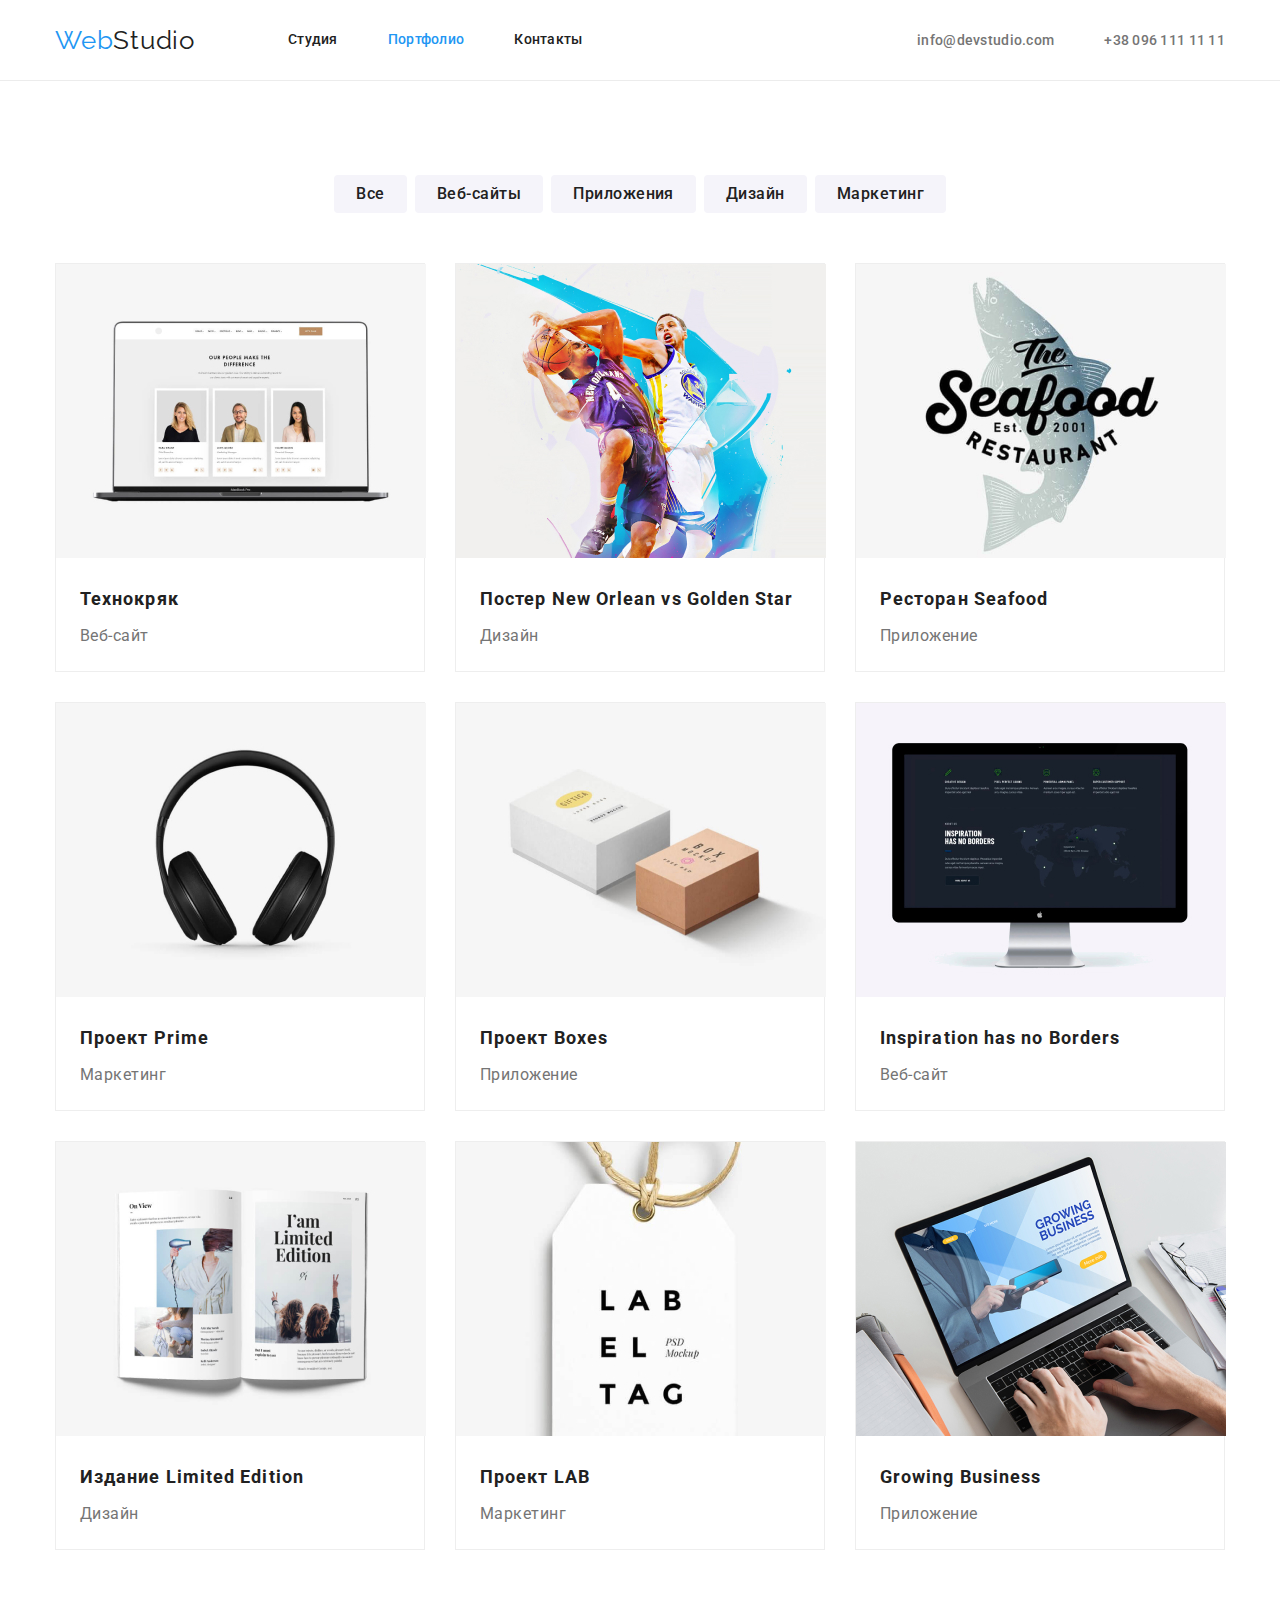
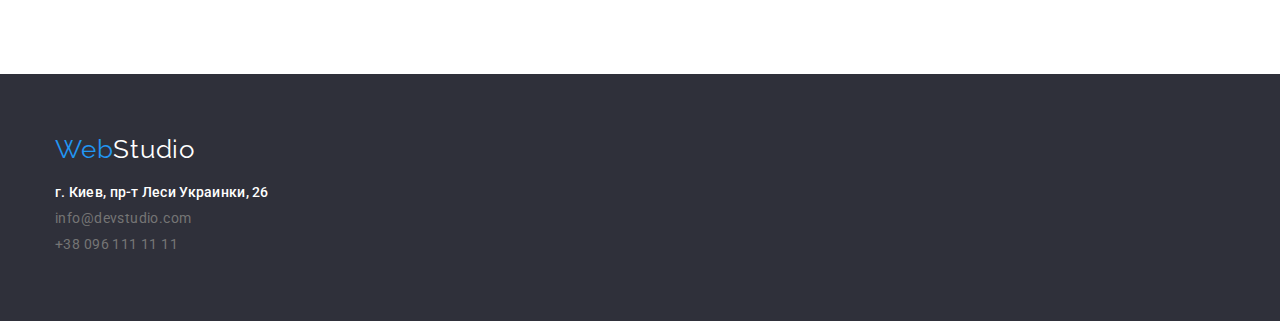
==== portfolio.html @ 8b7be115 "home work 3" ====
<!DOCTYPE html>
<html lang="ru">
  <head>
    <meta charset="UTF-8" />
    <meta name="viewport" content="width=device-width, initial-scale=1.0" />
    <title>Портфолио</title>
    <link
      href="https://fonts.googleapis.com/css2?family=Raleway:wght@700&family=Roboto:wght@400;500;700;900&display=swap"
      rel="stylesheet"
    />
    <link
      rel="stylesheet"
      href="https://cdnjs.cloudflare.com/ajax/libs/modern-normalize/1.0.0/modern-normalize.min.css"
    />
    <link rel="stylesheet" href="./css/styles.css" />
  </head>
  <body>
    <header class="header-page">
      <div class="container header">
        <nav class="navigation">
          <a class="logo" href="./index.html"><span class="web">Web</span>Studio</a>
          <ul class="list nav">
            <li class="link"><a href="./index.html" class="link-page">Студия</a></li>
            <li class="link"><a href="./portfolio.html" class="link-page current">Портфолио</a></li>
            <li class="link"><a href="#footer" class="link-page">Контакты</a></li>
          </ul>
        </nav>
        <ul class="list address">
          <li class="link"><a href="mailto:info@devstudio.com" class="link-contacts">info@devstudio.com</a></li>
          <li class="link"><a href="tel:380961111111" class="link-contacts">+38 096 111 11 11</a></li>
        </ul>
      </div>
    </header>
    <main>
      <section class="section">
        <div class="container portfolio">
          <h1 hidden>Категории</h1>
          <ul class="list portfolio">
            <li class="item-portfolio"><button class="button">Все</button></li>
            <li class="item-portfolio"><button class="button">Веб-сайты</button></li>
            <li class="item-portfolio"><button class="button">Приложения</button></li>
            <li class="item-portfolio"><button class="button">Дизайн</button></li>
            <li class="item-portfolio"><button class="button">Маркетинг</button></li>
          </ul>
          <ul class="list content">
            <li class="item-content">
              <img src="./images/portfolio1.jpg" alt="Технокряк" width="370" />
              <h2 class="company">Технокряк</h2>
              <p class="categories">Веб-сайт</p>
            </li>
            <li class="item-content">
              <img src="./images/portfolio2.jpg" alt="Постер New Orlean vs Golden Star" width="370" />
              <h2 class="company">Постер New Orlean vs Golden Star</h2>
              <p class="categories">Дизайн</p>
            </li>
            <li class="item-content">
              <img src="./images/portfolio3.jpg" alt="Ресторан Seafood" width="370" />
              <h2 class="company">Ресторан Seafood</h2>
              <p class="categories">Приложение</p>
            </li>
            <li class="item-content">
              <img src="./images/portfolio4.jpg" alt="Проект Prime" width="370" />
              <h2 class="company">Проект Prime</h2>
              <p class="categories">Маркетинг</p>
            </li>
            <li class="item-content">
              <img src="./images/portfolio5.jpg" alt="Проект Boxes" width="370" />
              <h2 class="company">Проект Boxes</h2>
              <p class="categories">Приложение</p>
            </li>
            <li class="item-content">
              <img src="./images/portfolio6.jpg" alt="Inspiration has no Borders" width="370" />
              <h2 class="company">Inspiration has no Borders</h2>
              <p class="categories">Веб-сайт</p>
            </li>
            <li class="item-content">
              <img src="./images/portfolio7.jpg" alt="Издание Limited Edition" width="370" />
              <h2 class="company">Издание Limited Edition</h2>
              <p class="categories">Дизайн</p>
            </li>
            <li class="item-content">
              <img src="./images/portfolio8.jpg" alt="Проект LAB" width="370" />
              <h2 class="company">Проект LAB</h2>
              <p class="categories">Маркетинг</p>
            </li>
            <li class="item-content">
              <img src="./images/portfolio9.jpg" alt="Growing Business" width="370" />
              <h2 class="company">Growing Business</h2>
              <p class="categories">Приложение</p>
            </li>
          </ul>
        </div>
      </section>
    </main>
    <footer class="footer-page" id="footer">
      <div class="container footer">
        <div class="logo-footer">
          <a class="logo down" href="./index.html"><span class="web">Web</span>Studio</a>
        </div>
        <address>
          <ul class="list">
            <li class="link-down">
              <a
                href="https://goo.gl/maps/tncFJS4bmtnmpcFF8"
                class="link-contacts address"
                target="_blank"
                rel="noopener noreferrer"
                >г. Киев, пр-т Леси Украинки, 26</a
              >
            </li>
            <li class="link-down">
              <a href="mailto:info@devstudio.com" class="link-contacts down">info@devstudio.com</a>
            </li>
            <li class="link-down"><a href="tel:380961111111" class="link-contacts down">+38 096 111 11 11</a></li>
          </ul>
        </address>
      </div>
    </footer>
  </body>
</html>
---- css/styles.css ----
:root {
  --primary-text-color: #212121;
  --secondary-text-color: #757575;
  --accent-color: #2196f3;
  --page-footer-color: #2f303a;
}
/* ВСЯ СТРАНИЦА */

body {
  background-color: #ffffff;
  color: var(--primary-text-color);
  font-family: Roboto, sans-serif;
  font-size: 14px;
  font-style: normal;

  margin-left: auto;
  margin-right: auto;
}
h1,
h2,
h3,
h4,
h5,
h6,
p {
  margin-top: 0;
  margin-bottom: 0;
}
/* img {
  display: block;
} */
.list {
  list-style: none;
  margin: 0;
  padding: 0;
}
.section {
  padding-top: 94px;
  padding-bottom: 94px;
}
.container {
  width: 1200px;
  padding-left: 15px;
  padding-right: 15px;
  margin-left: auto;
  margin-right: auto;
}
.heading {
  font-weight: 700;
  font-size: 36px;
  line-height: 1.16;
  text-align: center;
  letter-spacing: 0.03em;

  padding-bottom: 50px;
}
.list.features,
.list.heading,
.list.team,
.list.portfolio,
.list.content {
  display: flex;

  align-items: center;
}

/* ЛОГОТИП */

.logo {
  color: #212121;
  font-family: Raleway, sans-serif;
  font-size: 26px;
  line-height: 1.19;
  letter-spacing: 0.03em;
  text-decoration: none;
}
.web {
  color: #2196f3;
}
/* ШАПКА */
.link-page {
  font-weight: 500;
  font-size: 14px;
  line-height: 1.14;
  letter-spacing: 0.02em;
  color: var(--primary-text-color);
  text-decoration: none;

  display: block;
  padding-top: 32px;
  padding-bottom: 32px;
}
.list.nav {
  margin-left: 93px;
}

.link-page:hover,
.link-page:focus {
  color: var(--accent-color);
}
.link-page.current {
  color: var(--accent-color);
}
.link-contacts {
  font-weight: 500;
  line-height: 1.14;
  letter-spacing: 0.02em;
  color: var(--secondary-text-color);
  text-decoration: none;
}
.link-contacts:hover,
.link-contacts:focus {
  color: var(--accent-color);
}
.header-page {
  border-bottom: 1px solid #ececec;
}

/* ФУТЕР */

.footer-page {
  background-color: var(--page-footer-color);
}

.logo.down {
  color: #ffffff;
}
.container.footer {
  padding-top: 60px;
  padding-bottom: 60px;
}
.logo-footer {
  margin-bottom: 20px;
}
.link-contacts.down {
  font-weight: 400;
  line-height: 1.17;
  letter-spacing: 0.03em;
}
.link-down {
  margin-bottom: 9px;
  font-style: normal;
}
.link-contacts.address {
  color: #ffffff;
}
.link-contacts.address:hover,
.link-contacts.address:focus {
  color: var(--accent-color);
}

.list.nav {
  display: flex;
}
.list.address {
  display: flex;
}
.navigation {
  display: flex;
  align-items: center;
}
.container.header {
  display: flex;
  align-items: center;
  justify-content: space-between;
}
.list.nav .link + .link {
  margin-left: 50px;
}
.list.address .link + .link {
  margin-left: 50px;
}
/* HERO */

.section.hero {
  text-align: center;
  padding-bottom: 200px;
  padding-top: 200px;
  background-color: var(--page-footer-color);
}
.main {
  color: #fff;
  font-weight: 900;
  font-size: 44px;
  line-height: 1.36;
  text-align: center;
  letter-spacing: 0.06em;
  text-transform: uppercase;

  margin-bottom: 30px;
}
.link-hero {
  color: #ffffff;
  background-color: #2196f3;
  font-weight: 700;
  font-size: 16px;
  line-height: 1.85;
  letter-spacing: 0.06em;

  box-shadow: 0px 4px 4px rgba(0, 0, 0, 0.15);
  border-radius: 4px;
  border: none;
  text-decoration: none;

  padding: 11px 34px;
  display: inline-block;
  min-width: 200px;
}
/* ОСОБЕННОСТИ */

.features {
  font-weight: bold;
  font-size: 14px;
  line-height: 1.14;
  letter-spacing: 0.03em;
  text-transform: uppercase;

  margin-bottom: 10px;
}

.features-text {
  font-weight: 400;
  font-size: 14px;
  line-height: 1.74;
  letter-spacing: 0.03em;
  color: var(--secondary-text-color);
  text-transform: none;

  margin-top: 0;
  margin-bottom: 0;
}
.list.features {
  margin-left: -30px;
}
.item-features {
  margin-left: 30px;
  flex-basis: calc(100% / 4 - 30px);
}

/* ЧЕМ МЫ ЗАНИМАЕМСЯ */

.heading-text {
  font-weight: bold;
  font-size: 14px;
  line-height: 1.14;
  text-align: center;
  letter-spacing: 0.03em;
  text-transform: uppercase;
}

.list.heading {
  margin-left: -30px;
}
.item-heading {
  width: 370px;
  margin-left: 30px;
  flex-basis: calc(100% / 3 - 30px);
}
/* НАША КОМАНДА */

.section.team {
  background-color: #f5f4fa;
}
.name {
  font-weight: 500;
  font-size: 16px;
  line-height: 1.18;
  letter-spacing: 0.03em;

  margin-bottom: 10px;
}
.work {
  font-weight: 400;
  font-size: 16px;
  line-height: 1.18;
  letter-spacing: 0.03em;
  color: var(--secondary-text-color);

  margin-bottom: 16px;
}
.item-team img {
  padding-bottom: 30px;
}
.list.team {
  margin-left: -30px;
  text-align: center;
}
.item-team {
  box-shadow: 0px 1px 3px rgba(0, 0, 0, 0.12), 0px 1px 1px rgba(0, 0, 0, 0.14), 0px 2px 1px rgba(0, 0, 0, 0.2);
  border-radius: 0px 0px 4px 4px;

  margin-left: 30px;
  width: calc(100% / 4 - 30px);
}
/* ПОРТФОЛИО */

.button {
  color: var(--primary-text-color);
  background-color: #f5f4fa;
  font-weight: 500;
  font-size: 16px;
  line-height: 1.6;
  text-align: center;
  letter-spacing: 0.03em;
  border: none;
  border-radius: 4px;

  padding: 6px 22px;
  display: inline-block;
  min-width: 73px;
}
.button:hover,
.button:focus {
  background-color: var(--accent-color);
  color: #ffffff;
  box-shadow: 0px 3px 1px rgba(0, 0, 0, 0.1), 0px 1px 2px rgba(0, 0, 0, 0.08), 0px 2px 2px rgba(0, 0, 0, 0.12);
}

.list.portfolio {
  justify-content: center;
  margin-bottom: 50px;
}
.list.portfolio .item-portfolio + .item-portfolio {
  margin-left: 8px;
}

.item-content img {
  margin-bottom: 20px;
}
.list.content {
  flex-wrap: wrap;
}
.item-content {
  width: 370px;
  margin-right: 30px;
  margin-bottom: 30px;
  border: 1px solid #eeeeee;
}
.item-content:nth-child(3n + 3) {
  margin-right: 0;
}
.company {
  font-weight: 700;
  font-size: 18px;
  line-height: 2;
  letter-spacing: 0.06em;

  padding-left: 24px;
  margin-bottom: 4px;
}
.categories {
  color: var(--secondary-text-color);
  font-weight: normal;
  font-size: 16px;
  line-height: 1.87;
  letter-spacing: 0.03em;

  padding-left: 24px;
  padding-bottom: 20px;
}
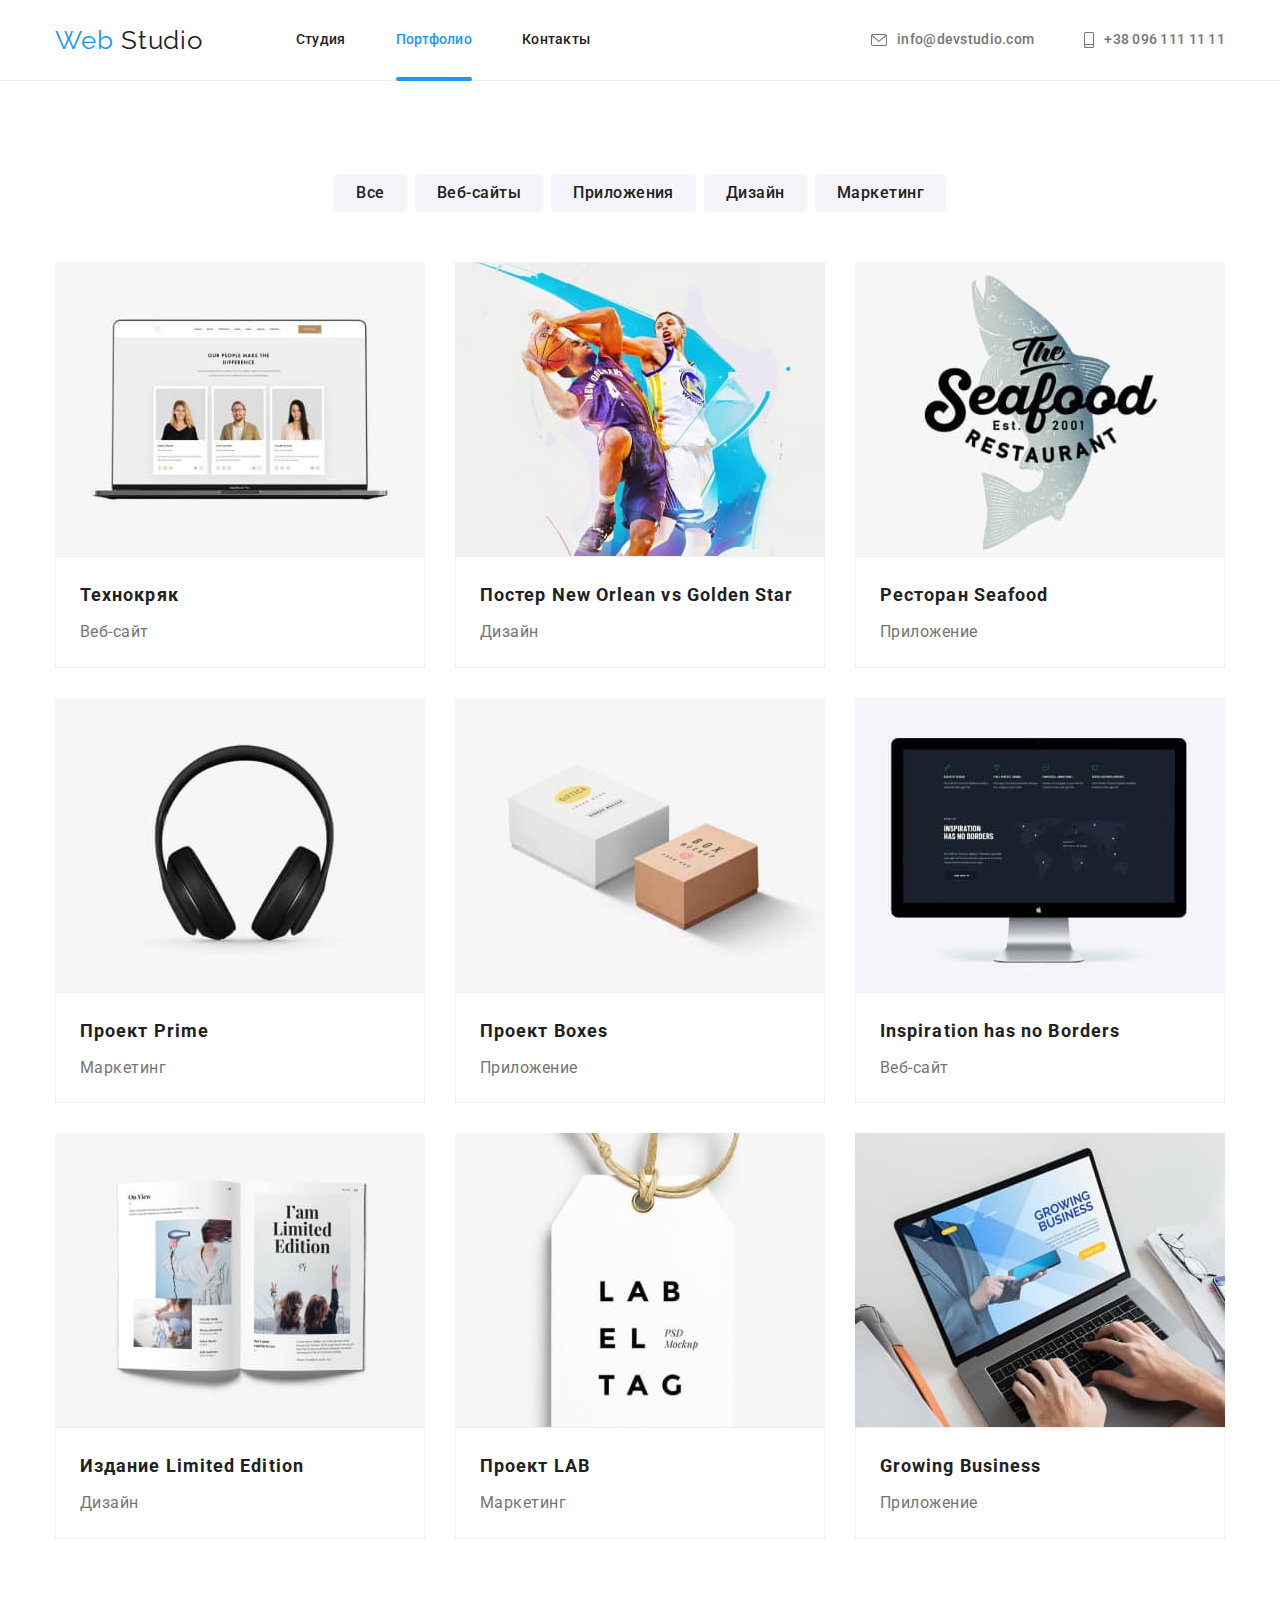
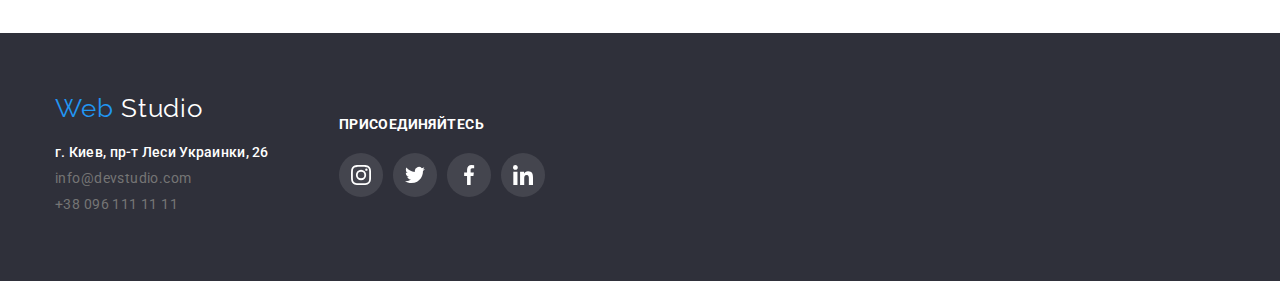
==== commit 6830bce8: "add modal" ====
--- a/portfolio.html
+++ b/portfolio.html
@@ -1,120 +1,234 @@
 <!DOCTYPE html>
 <html lang="ru">
-  <head>
-    <meta charset="UTF-8" />
-    <meta name="viewport" content="width=device-width, initial-scale=1.0" />
-    <title>Портфолио</title>
-    <link
-      href="https://fonts.googleapis.com/css2?family=Raleway:wght@700&family=Roboto:wght@400;500;700;900&display=swap"
-      rel="stylesheet"
-    />
-    <link
-      rel="stylesheet"
-      href="https://cdnjs.cloudflare.com/ajax/libs/modern-normalize/1.0.0/modern-normalize.min.css"
-    />
-    <link rel="stylesheet" href="./css/styles.css" />
-  </head>
-  <body>
-    <header class="header-page">
-      <div class="container header">
-        <nav class="navigation">
-          <a class="logo" href="./index.html"><span class="web">Web</span>Studio</a>
-          <ul class="list nav">
-            <li class="link"><a href="./index.html" class="link-page">Студия</a></li>
-            <li class="link"><a href="./portfolio.html" class="link-page current">Портфолио</a></li>
-            <li class="link"><a href="#footer" class="link-page">Контакты</a></li>
-          </ul>
-        </nav>
-        <ul class="list address">
-          <li class="link"><a href="mailto:info@devstudio.com" class="link-contacts">info@devstudio.com</a></li>
-          <li class="link"><a href="tel:380961111111" class="link-contacts">+38 096 111 11 11</a></li>
-        </ul>
-      </div>
-    </header>
-    <main>
-      <section class="section">
-        <div class="container portfolio">
-          <h1 hidden>Категории</h1>
-          <ul class="list portfolio">
-            <li class="item-portfolio"><button class="button">Все</button></li>
-            <li class="item-portfolio"><button class="button">Веб-сайты</button></li>
-            <li class="item-portfolio"><button class="button">Приложения</button></li>
-            <li class="item-portfolio"><button class="button">Дизайн</button></li>
-            <li class="item-portfolio"><button class="button">Маркетинг</button></li>
-          </ul>
-          <ul class="list content">
-            <li class="item-content">
-              <img src="./images/portfolio1.jpg" alt="Технокряк" width="370" />
-              <h2 class="company">Технокряк</h2>
-              <p class="categories">Веб-сайт</p>
-            </li>
-            <li class="item-content">
-              <img src="./images/portfolio2.jpg" alt="Постер New Orlean vs Golden Star" width="370" />
-              <h2 class="company">Постер New Orlean vs Golden Star</h2>
-              <p class="categories">Дизайн</p>
-            </li>
-            <li class="item-content">
-              <img src="./images/portfolio3.jpg" alt="Ресторан Seafood" width="370" />
-              <h2 class="company">Ресторан Seafood</h2>
-              <p class="categories">Приложение</p>
-            </li>
-            <li class="item-content">
-              <img src="./images/portfolio4.jpg" alt="Проект Prime" width="370" />
-              <h2 class="company">Проект Prime</h2>
-              <p class="categories">Маркетинг</p>
-            </li>
-            <li class="item-content">
-              <img src="./images/portfolio5.jpg" alt="Проект Boxes" width="370" />
-              <h2 class="company">Проект Boxes</h2>
-              <p class="categories">Приложение</p>
-            </li>
-            <li class="item-content">
-              <img src="./images/portfolio6.jpg" alt="Inspiration has no Borders" width="370" />
-              <h2 class="company">Inspiration has no Borders</h2>
-              <p class="categories">Веб-сайт</p>
-            </li>
-            <li class="item-content">
-              <img src="./images/portfolio7.jpg" alt="Издание Limited Edition" width="370" />
-              <h2 class="company">Издание Limited Edition</h2>
-              <p class="categories">Дизайн</p>
-            </li>
-            <li class="item-content">
-              <img src="./images/portfolio8.jpg" alt="Проект LAB" width="370" />
-              <h2 class="company">Проект LAB</h2>
-              <p class="categories">Маркетинг</p>
-            </li>
-            <li class="item-content">
-              <img src="./images/portfolio9.jpg" alt="Growing Business" width="370" />
-              <h2 class="company">Growing Business</h2>
-              <p class="categories">Приложение</p>
-            </li>
-          </ul>
-        </div>
-      </section>
-    </main>
-    <footer class="footer-page" id="footer">
-      <div class="container footer">
-        <div class="logo-footer">
-          <a class="logo down" href="./index.html"><span class="web">Web</span>Studio</a>
-        </div>
-        <address>
-          <ul class="list">
-            <li class="link-down">
-              <a
-                href="https://goo.gl/maps/tncFJS4bmtnmpcFF8"
-                class="link-contacts address"
-                target="_blank"
-                rel="noopener noreferrer"
-                >г. Киев, пр-т Леси Украинки, 26</a
-              >
-            </li>
-            <li class="link-down">
-              <a href="mailto:info@devstudio.com" class="link-contacts down">info@devstudio.com</a>
-            </li>
-            <li class="link-down"><a href="tel:380961111111" class="link-contacts down">+38 096 111 11 11</a></li>
-          </ul>
-        </address>
-      </div>
-    </footer>
-  </body>
+	<head>
+		<meta charset="UTF-8" />
+		<meta name="viewport" content="width=device-width, initial-scale=1.0" />
+		<title>Портфолио</title>
+		<link
+			href="https://fonts.googleapis.com/css2?family=Raleway:wght@700&family=Roboto:wght@400;500;700;900&display=swap"
+			rel="stylesheet"
+		/>
+		<link
+			rel="stylesheet"
+			href="https://cdnjs.cloudflare.com/ajax/libs/modern-normalize/1.0.0/modern-normalize.min.css"
+		/>
+		<link rel="stylesheet" href="./css/styles.css" />
+	</head>
+
+	<!-- ШАПКА -->
+
+	<body>
+		<header class="header-page">
+			<div class="container header">
+				<nav class="navigation">
+					<a class="logo" href="./index.html">
+						<span class="web">Web</span>
+						Studio
+					</a>
+					<ul class="list nav">
+						<li class="link"><a href="./index.html" class="link-page">Студия</a></li>
+						<li class="link"><a href="./portfolio.html" class="link-page current">Портфолио</a></li>
+						<li class="link"><a href="#footer" class="link-page">Контакты</a></li>
+					</ul>
+				</nav>
+				<ul class="list address up">
+					<li class="link">
+						<a href="mailto:info@devstudio.com" class="link-contacts up">
+							<svg class="icon-address" width="16px" height="12px">
+								<use href="./images/icon/sprite.svg#icon-mail"></use>
+							</svg>
+							info@devstudio.com
+						</a>
+					</li>
+					<li class="link">
+						<a href="tel:380961111111" class="link-contacts up">
+							<svg class="icon-address" width="10px" height="16px">
+								<use href="./images/icon/sprite.svg#icon-smartphone"></use>
+							</svg>
+							+38 096 111 11 11
+						</a>
+					</li>
+				</ul>
+			</div>
+		</header>
+
+		<!-- MAIN -->
+
+		<main>
+			<section class="section portfolio">
+				<div class="container portfolio">
+					<h1 hidden>Категории</h1>
+					<ul class="list portfolio">
+						<li class="item-portfolio"><button class="button">Все</button></li>
+						<li class="item-portfolio"><button class="button">Веб-сайты</button></li>
+						<li class="item-portfolio"><button class="button">Приложения</button></li>
+						<li class="item-portfolio"><button class="button">Дизайн</button></li>
+						<li class="item-portfolio"><button class="button">Маркетинг</button></li>
+					</ul>
+					<ul class="list content">
+						<li class="item-content">
+							<a href="" class="link-content">
+								<div class="position portfolio">
+									<img src="./images/portfolio1.jpg" alt="Технокряк" width="370" />
+									<div class="position-text">
+										<p>
+											Lorem ipsum dolor, sit amet consectetur adipisicing elit. Fuga officiis sunt dolorem, harum saepe
+											quibusdam doloribus, quis quia distinctio omnis quaerat expedita labore fugiat velit vitae non eos
+											obcaecati magnam. Lorem ipsum dolor, sit amet consectetur adipisicing elit. Error minima nemo quod
+											non rem ab iste? Ea voluptatem fugiat, atque, quia numquam magnam possimus quaerat qui itaque
+											earum minus neque? Lorem ipsum dolor sit amet consectetur adipisicing elit. Quam ducimus magnam
+											veritatis! Eaque natus, totam facere asperiores eius qui et temporibus, quae, quia quod nostrum
+											commodi ipsum quam necessitatibus quos. Lorem ipsum dolor, sit amet consectetur adipisicing elit.
+										</p>
+									</div>
+								</div>
+								<div class="text-content">
+									<h2 class="company">Технокряк</h2>
+									<p class="categories">Веб-сайт</p>
+								</div>
+							</a>
+						</li>
+						<li class="item-content">
+							<a href="" class="link-content">
+								<div><img src="./images/portfolio2.jpg" alt="Постер New Orlean vs Golden Star" width="370" /></div>
+								<div class="text-content">
+									<h2 class="company">Постер New Orlean vs Golden Star</h2>
+									<p class="categories">Дизайн</p>
+								</div>
+							</a>
+						</li>
+						<li class="item-content">
+							<a href="" class="link-content">
+								<div><img src="./images/portfolio3.jpg" alt="Ресторан Seafood" width="370" /></div>
+								<div class="text-content">
+									<h2 class="company">Ресторан Seafood</h2>
+									<p class="categories">Приложение</p>
+								</div>
+							</a>
+						</li>
+						<li class="item-content">
+							<a href="" class="link-content">
+								<div><img src="./images/portfolio4.jpg" alt="Проект Prime" width="370" /></div>
+								<div class="text-content">
+									<h2 class="company">Проект Prime</h2>
+									<p class="categories">Маркетинг</p>
+								</div>
+							</a>
+						</li>
+						<li class="item-content">
+							<a href="" class="link-content">
+								<div><img src="./images/portfolio5.jpg" alt="Проект Boxes" width="370" /></div>
+								<div class="text-content">
+									<h2 class="company">Проект Boxes</h2>
+									<p class="categories">Приложение</p>
+								</div>
+							</a>
+						</li>
+						<li class="item-content">
+							<a href="" class="link-content">
+								<div><img src="./images/portfolio6.jpg" alt="Inspiration has no Borders" width="370" /></div>
+								<div class="text-content">
+									<h2 class="company">Inspiration has no Borders</h2>
+									<p class="categories">Веб-сайт</p>
+								</div>
+							</a>
+						</li>
+						<li class="item-content">
+							<a href="" class="link-content">
+								<div><img src="./images/portfolio7.jpg" alt="Издание Limited Edition" width="370" /></div>
+								<div class="text-content">
+									<h2 class="company">Издание Limited Edition</h2>
+									<p class="categories">Дизайн</p>
+								</div>
+							</a>
+						</li>
+						<li class="item-content">
+							<a href="" class="link-content">
+								<div><img src="./images/portfolio8.jpg" alt="Проект LAB" width="370" /></div>
+								<div class="text-content">
+									<h2 class="company">Проект LAB</h2>
+									<p class="categories">Маркетинг</p>
+								</div>
+							</a>
+						</li>
+						<li class="item-content">
+							<a href="" class="link-content">
+								<div><img src="./images/portfolio9.jpg" alt="Growing Business" width="370" /></div>
+								<div class="text-content">
+									<h2 class="company">Growing Business</h2>
+									<p class="categories">Приложение</p>
+								</div>
+							</a>
+						</li>
+					</ul>
+				</div>
+			</section>
+		</main>
+
+		<!-- FOOTER -->
+
+		<footer class="footer-page" id="footer">
+			<div class="container footer">
+				<div class="address-footer">
+					<div class="logo-footer">
+						<a class="logo down" href="./index.html">
+							<span class="web">Web</span>
+							Studio
+						</a>
+					</div>
+					<address>
+						<ul class="list">
+							<li class="link-down">
+								<a
+									href="https://goo.gl/maps/tncFJS4bmtnmpcFF8"
+									class="link-contacts address"
+									target="_blank"
+									rel="noopener noreferrer"
+								>
+									г. Киев, пр-т Леси Украинки, 26
+								</a>
+							</li>
+							<li class="link-down">
+								<a href="mailto:info@devstudio.com" class="link-contacts down">info@devstudio.com</a>
+							</li>
+							<li class="link-down"><a href="tel:380961111111" class="link-contacts down">+38 096 111 11 11</a></li>
+						</ul>
+					</address>
+				</div>
+				<div class="social-footer">
+					<h2 class="features-head">Присоединяйтесь</h2>
+					<ul class="list social footer">
+						<li>
+							<a class="link-social footer" href="">
+								<svg class="icon-social" width="20px" height="20px">
+									<use href="./images/icon/sprite.svg#icon-instagram"></use>
+								</svg>
+							</a>
+						</li>
+						<li>
+							<a class="link-social footer" href="">
+								<svg class="icon-social" width="20px" height="20px">
+									<use href="./images/icon/sprite.svg#icon-twitter"></use>
+								</svg>
+							</a>
+						</li>
+						<li>
+							<a class="link-social footer" href="">
+								<svg class="icon-social" width="20px" height="20px">
+									<use href="./images/icon/sprite.svg#icon-facebook"></use>
+								</svg>
+							</a>
+						</li>
+						<li>
+							<a class="link-social footer" href="">
+								<svg class="icon-social" width="20px" height="20px">
+									<use href="./images/icon/sprite.svg#icon-linkedin"></use>
+								</svg>
+							</a>
+						</li>
+					</ul>
+				</div>
+			</div>
+		</footer>
+	</body>
 </html>
--- a/css/styles.css
+++ b/css/styles.css
@@ -1,20 +1,31 @@
 :root {
-  --primary-text-color: #212121;
-  --secondary-text-color: #757575;
-  --accent-color: #2196f3;
-  --page-footer-color: #2f303a;
-}
+	--primary-text-color: #212121;
+	--secondary-text-color: #757575;
+	--accent-color: #2196f3;
+	--page-footer-color: #2f303a;
+}
+
 /* ВСЯ СТРАНИЦА */
 
 body {
-  background-color: #ffffff;
-  color: var(--primary-text-color);
-  font-family: Roboto, sans-serif;
-  font-size: 14px;
-  font-style: normal;
-
-  margin-left: auto;
-  margin-right: auto;
+	background-color: #ffffff;
+	color: var(--primary-text-color);
+	font-family: Roboto, sans-serif;
+	font-size: 14px;
+	font-style: normal;
+
+	margin-left: auto;
+	margin-right: auto;
+
+	padding-top: 80px;
+
+	/* position: relative;
+	top: 0;
+	left: 0;
+	width: 100%;
+	height: 100%;
+	background-color: #111111;
+	opacity: 0.5; */
 }
 h1,
 h2,
@@ -23,338 +34,628 @@
 h5,
 h6,
 p {
-  margin-top: 0;
-  margin-bottom: 0;
-}
-/* img {
-  display: block;
-} */
+	margin-top: 0;
+	margin-bottom: 0;
+}
+
+img {
+	display: block;
+}
 .list {
-  list-style: none;
-  margin: 0;
-  padding: 0;
+	list-style: none;
+	margin: 0;
+	padding: 0;
 }
 .section {
-  padding-top: 94px;
-  padding-bottom: 94px;
+	padding-top: 94px;
+	padding-bottom: 94px;
 }
 .container {
-  width: 1200px;
-  padding-left: 15px;
-  padding-right: 15px;
-  margin-left: auto;
-  margin-right: auto;
+	width: 1200px;
+	padding-left: 15px;
+	padding-right: 15px;
+	margin-left: auto;
+	margin-right: auto;
 }
 .heading {
-  font-weight: 700;
-  font-size: 36px;
-  line-height: 1.16;
-  text-align: center;
-  letter-spacing: 0.03em;
-
-  padding-bottom: 50px;
+	font-weight: 700;
+	font-size: 36px;
+	line-height: 1.16;
+	text-align: center;
+	letter-spacing: 0.03em;
+
+	margin-bottom: 50px;
 }
 .list.features,
 .list.heading,
 .list.team,
 .list.portfolio,
-.list.content {
-  display: flex;
-
-  align-items: center;
+.list.content,
+.list.clients,
+.list.address.up {
+	display: flex;
+	align-items: center;
 }
 
 /* ЛОГОТИП */
 
 .logo {
-  color: #212121;
-  font-family: Raleway, sans-serif;
-  font-size: 26px;
-  line-height: 1.19;
-  letter-spacing: 0.03em;
-  text-decoration: none;
+	color: #212121;
+	font-family: Raleway, sans-serif;
+	font-size: 26px;
+	line-height: 1.19;
+	letter-spacing: 0.03em;
+	text-decoration: none;
 }
 .web {
-  color: #2196f3;
+	color: #2196f3;
 }
 /* ШАПКА */
+
 .link-page {
-  font-weight: 500;
-  font-size: 14px;
-  line-height: 1.14;
-  letter-spacing: 0.02em;
-  color: var(--primary-text-color);
-  text-decoration: none;
-
-  display: block;
-  padding-top: 32px;
-  padding-bottom: 32px;
+	font-weight: 500;
+	font-size: 14px;
+	line-height: 1.14;
+	letter-spacing: 0.02em;
+	color: var(--primary-text-color);
+	text-decoration: none;
+
+	display: block;
+	padding-top: 32px;
+	padding-bottom: 32px;
 }
 .list.nav {
-  margin-left: 93px;
-}
-
+	margin-left: 93px;
+}
 .link-page:hover,
 .link-page:focus {
-  color: var(--accent-color);
+	color: var(--accent-color);
 }
 .link-page.current {
-  color: var(--accent-color);
+	color: var(--accent-color);
 }
 .link-contacts {
-  font-weight: 500;
-  line-height: 1.14;
-  letter-spacing: 0.02em;
-  color: var(--secondary-text-color);
-  text-decoration: none;
+	font-weight: 500;
+	line-height: 1.14;
+	letter-spacing: 0.02em;
+	color: var(--secondary-text-color);
+	text-decoration: none;
 }
 .link-contacts:hover,
 .link-contacts:focus {
-  color: var(--accent-color);
+	color: var(--accent-color);
 }
 .header-page {
-  border-bottom: 1px solid #ececec;
+	border-bottom: 1px solid #ececec;
+	position: fixed;
+	width: 100%;
+	top: 0;
+	background-color: #fff;
+	z-index: 2;
+}
+
+/* ПОДСВЕТКА СТРАНИЦЫ ПОЛОСКОЙ */
+
+.link .link-page.current {
+	display: flex;
+	position: relative;
+}
+.link .link-page.current::after {
+	content: "";
+	position: absolute;
+	bottom: -1px;
+	width: 100%;
+	height: 4px;
+	background-color: var(--accent-color);
+	border-radius: 2px;
+}
+
+/* ИКОНКИ В ШАПКЕ */
+
+.link-contacts.up {
+	display: inline-flex;
+	align-items: center;
+
+	padding-top: 32px;
+	padding-bottom: 32px;
+
+	fill: var(--secondary-text-color);
+}
+.link-contacts.up:hover {
+	fill: var(--accent-color);
+}
+.icon-address {
+	margin-right: 10px;
+}
+
+/* MODALKA */
+.backdrop {
+	position: fixed;
+	top: 0;
+	left: 0;
+	height: 100%;
+	width: 100%;
+
+	opacity: 1;
+	background-color: rgba(209, 18, 18, 0.2);
+
+	z-index: 3;
+}
+.backdrop.is-hidden {
+	opacity: 0;
+	pointer-events: none;
+}
+.modal {
+	display: flex;
+	position: absolute;
+	top: 50%;
+	left: 50%;
+	transform: translate(-50%, -50%);
+
+	min-width: 528px;
+	min-height: 681px;
+	padding: 15px;
+	background: #ffffff;
+	box-shadow: 0px 1px 3px rgba(0, 0, 0, 0.12), 0px 1px 1px rgba(0, 0, 0, 0.14), 0px 2px 1px rgba(0, 0, 0, 0.2);
+	border-radius: 4px;
+}
+.button-close {
+	cursor: pointer;
+	width: 30px;
+	height: 30px;
+	fill: var(--secondary-text-color);
+	border-radius: 50%;
+
+	display: flex;
+	align-items: center;
+	justify-content: center;
+
+	position: absolute;
+	right: 8px;
+	top: 8px;
+	padding: 0px;
+	border: 1px solid rgba(0, 0, 0, 0.1);
+}
+.button-close:hover,
+.button-close:focus {
+	fill: var(--accent-color);
+}
+
+/* HERO */
+
+.section.hero {
+	text-align: center;
+	padding-bottom: 200px;
+	padding-top: 200px;
+
+	background-color: var(--page-footer-color);
+	background-image: linear-gradient(to right, rgba(47, 48, 58, 0.4), rgba(47, 48, 58, 0.4)),
+		url(../images/background.jpg);
+	background-repeat: no-repeat;
+	background-position: center;
+	background-size: cover;
+}
+.main {
+	color: #fff;
+	font-weight: 900;
+	font-size: 44px;
+	line-height: 1.36;
+	text-align: center;
+	letter-spacing: 0.06em;
+	text-transform: uppercase;
+
+	margin-bottom: 30px;
+}
+.button-hero {
+	cursor: pointer;
+	color: #ffffff;
+	background-color: #2196f3;
+	font-weight: 700;
+	font-size: 16px;
+	line-height: 1.85;
+	letter-spacing: 0.06em;
+
+	box-shadow: 0px 4px 4px rgba(0, 0, 0, 0.15);
+	border-radius: 4px;
+	border: none;
+	text-decoration: none;
+
+	padding: 11px 34px;
+	display: inline-block;
+	min-width: 200px;
+}
+
+/* ОСОБЕННОСТИ */
+
+.features-head {
+	font-weight: bold;
+	font-size: 14px;
+	line-height: 1.14;
+	letter-spacing: 0.03em;
+	text-transform: uppercase;
+
+	margin-bottom: 10px;
+}
+.features-text {
+	font-weight: 400;
+	font-size: 14px;
+	line-height: 1.74;
+	letter-spacing: 0.03em;
+	color: var(--secondary-text-color);
+	text-transform: none;
+
+	margin-top: 0;
+	margin-bottom: 0;
+}
+.list.features {
+	margin-left: -30px;
+}
+.item-features {
+	margin-left: 30px;
+	flex-basis: calc(100% / 4 - 30px);
+}
+
+/* ПСЕВДОЭЛЕМЕНТЫ */
+
+.item-features::before {
+	content: "";
+	height: 120px;
+	display: block;
+	margin-bottom: 30px;
+
+	background-color: #f5f4fa;
+	background-repeat: no-repeat;
+	background-position: center;
+
+	background-image: url(../images/icon/Vector.svg);
+}
+.item-features:nth-child(2)::before {
+	background-image: url(../images/icon/clock\ .svg);
+}
+.item-features:nth-child(3)::before {
+	background-image: url(../images/icon/Vector\ 3.svg);
+}
+.item-features:nth-child(4)::before {
+	background-image: url(../images/icon/astronaut\ .svg);
+}
+
+/* ЧЕМ МЫ ЗАНИМАЕМСЯ */
+
+.section.features {
+	padding-bottom: 0px;
+}
+.heading-text {
+	color: #fff;
+	font-weight: bold;
+	font-size: 14px;
+	line-height: 1.14;
+	text-align: center;
+	letter-spacing: 0.03em;
+	text-transform: uppercase;
+
+	position: absolute;
+	bottom: 27px;
+	left: 50%;
+	width: 100%;
+
+	transform: translate(-50%);
+}
+
+.list.heading {
+	margin-left: -30px;
+	margin-bottom: 0;
+}
+.item-heading {
+	width: 370px;
+	margin-left: 30px;
+	flex-basis: calc(100% / 3 - 30px);
+
+	/* position: relative;
+	display: flex; */
+	/* justify-content: center; */
+}
+.position.heading::before {
+	display: inline-block;
+	position: absolute;
+	content: "";
+	width: 370px;
+	height: 70px;
+	background-color: #111111;
+	opacity: 0.5;
+	bottom: 0;
+	left: 0;
+}
+.position.heading {
+	margin: 0;
+}
+
+/* НАША КОМАНДА */
+
+.section.team {
+	background-color: #f5f4fa;
+}
+.name {
+	font-weight: 500;
+	font-size: 16px;
+	line-height: 1.18;
+	letter-spacing: 0.03em;
+
+	margin-bottom: 10px;
+}
+.work {
+	font-weight: 400;
+	font-size: 16px;
+	line-height: 1.18;
+	letter-spacing: 0.03em;
+	color: var(--secondary-text-color);
+}
+.work-div {
+	padding-top: 30px;
+	padding-bottom: 30px;
+}
+.list.team {
+	margin-right: -30px;
+	text-align: center;
+}
+.item-team {
+	box-shadow: 0px 1px 3px rgba(0, 0, 0, 0.12), 0px 1px 1px rgba(0, 0, 0, 0.14), 0px 2px 1px rgba(0, 0, 0, 0.2);
+	border-radius: 0px 0px 4px 4px;
+
+	margin-right: 30px;
+	width: calc(100% / 4 - 30px);
+}
+.item-team:nth-child(4n) {
+	margin-right: 0;
+}
+
+/* CСЫЛКИ НА СОЦ СЕТИ */
+
+.list.social {
+	display: flex;
+	justify-content: center;
+	margin-top: 16px;
+}
+.list.social li {
+	width: 44px;
+	height: 44px;
+}
+.list.social li + li {
+	margin-left: 10px;
+}
+.link-social {
+	display: flex;
+	width: 44px;
+	height: 44px;
+	border-radius: 50%;
+	justify-content: center;
+	align-items: center;
+	fill: #afb1b8;
+}
+.link-social:hover {
+	background-color: var(--accent-color);
+	fill: #fff;
+}
+
+/* ПОРТФОЛИО */
+
+.button {
+	color: var(--primary-text-color);
+	background-color: #f5f4fa;
+	font-weight: 500;
+	font-size: 16px;
+	line-height: 1.6;
+	text-align: center;
+	letter-spacing: 0.03em;
+	border: none;
+	border-radius: 4px;
+
+	padding: 6px 22px;
+	display: inline-block;
+	min-width: 73px;
+}
+.button:hover,
+.button:focus {
+	background-color: var(--accent-color);
+	color: #ffffff;
+	box-shadow: 0px 3px 1px rgba(0, 0, 0, 0.1), 0px 1px 2px rgba(0, 0, 0, 0.08), 0px 2px 2px rgba(0, 0, 0, 0.12);
+}
+.list.portfolio {
+	justify-content: center;
+	margin-bottom: 50px;
+}
+.list.portfolio .item-portfolio + .item-portfolio {
+	margin-left: 8px;
+}
+.item-content img {
+	width: 370px;
+	text-align: center;
+}
+.list.content {
+	flex-wrap: wrap;
+	margin-right: -30px;
+}
+.item-content {
+	width: calc(100% / 3 - 30px);
+	margin-right: 30px;
+
+	margin-bottom: 30px;
+}
+.text-content {
+	border: 1px solid #eeeeee;
+	padding: 20px 24px;
+}
+.item-content:nth-child(3n) {
+	margin-right: 0;
+}
+.item-content:nth-last-child(-n + 3) {
+	margin-bottom: 0;
+}
+.company {
+	color: var(--primary-text-color);
+	font-weight: 700;
+	font-size: 18px;
+	line-height: 2;
+	letter-spacing: 0.06em;
+
+	margin-bottom: 4px;
+}
+.categories {
+	color: var(--secondary-text-color);
+	font-weight: normal;
+	font-size: 16px;
+	line-height: 1.87;
+	letter-spacing: 0.03em;
+}
+.link-content {
+	text-decoration: none;
+}
+.item-content:hover,
+.item-content:focus {
+	box-shadow: 0px 1px 1px rgba(0, 0, 0, 0.12), 0px 4px 4px rgba(0, 0, 0, 0.06), 1px 4px 6px rgba(0, 0, 0, 0.16);
+}
+
+/*  ПОЗИЦИОНИРОВАНИЕ */
+
+.position {
+	position: relative;
+	overflow: auto;
+}
+.position-text {
+	color: #fff;
+	font-weight: 400;
+	font-size: 18px;
+	line-height: 1.55;
+	letter-spacing: 0.03em;
+	font-style: none;
+
+	position: absolute;
+	top: 63px;
+	left: 24px;
+	right: 24px;
+	opacity: 0;
+}
+
+.item-content:hover .position-text {
+	opacity: 1;
+}
+
+.item-content:hover .position.portfolio::before {
+	content: "";
+	display: inline-block;
+	position: absolute;
+	width: 100%;
+	height: 100%;
+	background-color: rgba(33, 150, 243, 0.9);
+}
+/* SCROLL BACKGROUND */
+
+.position.portfolio {
+	background-color: rgba(33, 150, 243, 0.9);
+	background-attachment: scroll;
+}
+
+/* ПОСТОЯННЫЕ КЛИЕНТЫ */
+
+.list.clients {
+	align-items: center;
+	justify-content: center;
+}
+
+.link-clients {
+	display: flex;
+	align-items: center;
+	justify-content: center;
+
+	width: 170px;
+	height: 90px;
+
+	fill: #afb1b8;
+
+	border: 1px solid #afb1b8;
+	box-sizing: border-box;
+	border-radius: 4px;
+}
+.link-clients:hover {
+	fill: var(--accent-color);
+	border-color: var(--accent-color);
+}
+/* .item-clients {
+  width: calc(100% - 30px / 6);
+} */
+.item-clients:not(:last-child) {
+	margin-right: 30px;
 }
 
 /* ФУТЕР */
 
 .footer-page {
-  background-color: var(--page-footer-color);
-}
-
+	background-color: var(--page-footer-color);
+}
 .logo.down {
-  color: #ffffff;
+	color: #ffffff;
 }
 .container.footer {
-  padding-top: 60px;
-  padding-bottom: 60px;
+	padding-top: 60px;
+	padding-bottom: 60px;
 }
 .logo-footer {
-  margin-bottom: 20px;
+	margin-bottom: 20px;
 }
 .link-contacts.down {
-  font-weight: 400;
-  line-height: 1.17;
-  letter-spacing: 0.03em;
+	font-weight: 400;
+	line-height: 1.17;
+	letter-spacing: 0.03em;
 }
 .link-down {
-  margin-bottom: 9px;
-  font-style: normal;
+	margin-bottom: 9px;
+	font-style: normal;
 }
 .link-contacts.address {
-  color: #ffffff;
+	color: #ffffff;
 }
 .link-contacts.address:hover,
 .link-contacts.address:focus {
-  color: var(--accent-color);
-}
-
-.list.nav {
-  display: flex;
-}
-.list.address {
-  display: flex;
-}
+	color: var(--accent-color);
+}
+.list.nav,
+.list.address,
 .navigation {
-  display: flex;
-  align-items: center;
+	display: flex;
+	align-items: center;
 }
 .container.header {
-  display: flex;
-  align-items: center;
-  justify-content: space-between;
+	display: flex;
+	align-items: center;
+	justify-content: space-between;
 }
 .list.nav .link + .link {
-  margin-left: 50px;
+	margin-left: 50px;
 }
 .list.address .link + .link {
-  margin-left: 50px;
-}
-/* HERO */
-
-.section.hero {
-  text-align: center;
-  padding-bottom: 200px;
-  padding-top: 200px;
-  background-color: var(--page-footer-color);
-}
-.main {
-  color: #fff;
-  font-weight: 900;
-  font-size: 44px;
-  line-height: 1.36;
-  text-align: center;
-  letter-spacing: 0.06em;
-  text-transform: uppercase;
-
-  margin-bottom: 30px;
-}
-.link-hero {
-  color: #ffffff;
-  background-color: #2196f3;
-  font-weight: 700;
-  font-size: 16px;
-  line-height: 1.85;
-  letter-spacing: 0.06em;
-
-  box-shadow: 0px 4px 4px rgba(0, 0, 0, 0.15);
-  border-radius: 4px;
-  border: none;
-  text-decoration: none;
-
-  padding: 11px 34px;
-  display: inline-block;
-  min-width: 200px;
-}
-/* ОСОБЕННОСТИ */
-
-.features {
-  font-weight: bold;
-  font-size: 14px;
-  line-height: 1.14;
-  letter-spacing: 0.03em;
-  text-transform: uppercase;
-
-  margin-bottom: 10px;
-}
-
-.features-text {
-  font-weight: 400;
-  font-size: 14px;
-  line-height: 1.74;
-  letter-spacing: 0.03em;
-  color: var(--secondary-text-color);
-  text-transform: none;
-
-  margin-top: 0;
-  margin-bottom: 0;
-}
-.list.features {
-  margin-left: -30px;
-}
-.item-features {
-  margin-left: 30px;
-  flex-basis: calc(100% / 4 - 30px);
-}
-
-/* ЧЕМ МЫ ЗАНИМАЕМСЯ */
-
-.heading-text {
-  font-weight: bold;
-  font-size: 14px;
-  line-height: 1.14;
-  text-align: center;
-  letter-spacing: 0.03em;
-  text-transform: uppercase;
-}
-
-.list.heading {
-  margin-left: -30px;
-}
-.item-heading {
-  width: 370px;
-  margin-left: 30px;
-  flex-basis: calc(100% / 3 - 30px);
-}
-/* НАША КОМАНДА */
-
-.section.team {
-  background-color: #f5f4fa;
-}
-.name {
-  font-weight: 500;
-  font-size: 16px;
-  line-height: 1.18;
-  letter-spacing: 0.03em;
-
-  margin-bottom: 10px;
-}
-.work {
-  font-weight: 400;
-  font-size: 16px;
-  line-height: 1.18;
-  letter-spacing: 0.03em;
-  color: var(--secondary-text-color);
-
-  margin-bottom: 16px;
-}
-.item-team img {
-  padding-bottom: 30px;
-}
-.list.team {
-  margin-left: -30px;
-  text-align: center;
-}
-.item-team {
-  box-shadow: 0px 1px 3px rgba(0, 0, 0, 0.12), 0px 1px 1px rgba(0, 0, 0, 0.14), 0px 2px 1px rgba(0, 0, 0, 0.2);
-  border-radius: 0px 0px 4px 4px;
-
-  margin-left: 30px;
-  width: calc(100% / 4 - 30px);
-}
-/* ПОРТФОЛИО */
-
-.button {
-  color: var(--primary-text-color);
-  background-color: #f5f4fa;
-  font-weight: 500;
-  font-size: 16px;
-  line-height: 1.6;
-  text-align: center;
-  letter-spacing: 0.03em;
-  border: none;
-  border-radius: 4px;
-
-  padding: 6px 22px;
-  display: inline-block;
-  min-width: 73px;
-}
-.button:hover,
-.button:focus {
-  background-color: var(--accent-color);
-  color: #ffffff;
-  box-shadow: 0px 3px 1px rgba(0, 0, 0, 0.1), 0px 1px 2px rgba(0, 0, 0, 0.08), 0px 2px 2px rgba(0, 0, 0, 0.12);
-}
-
-.list.portfolio {
-  justify-content: center;
-  margin-bottom: 50px;
-}
-.list.portfolio .item-portfolio + .item-portfolio {
-  margin-left: 8px;
-}
-
-.item-content img {
-  margin-bottom: 20px;
-}
-.list.content {
-  flex-wrap: wrap;
-}
-.item-content {
-  width: 370px;
-  margin-right: 30px;
-  margin-bottom: 30px;
-  border: 1px solid #eeeeee;
-}
-.item-content:nth-child(3n + 3) {
-  margin-right: 0;
-}
-.company {
-  font-weight: 700;
-  font-size: 18px;
-  line-height: 2;
-  letter-spacing: 0.06em;
-
-  padding-left: 24px;
-  margin-bottom: 4px;
-}
-.categories {
-  color: var(--secondary-text-color);
-  font-weight: normal;
-  font-size: 16px;
-  line-height: 1.87;
-  letter-spacing: 0.03em;
-
-  padding-left: 24px;
-  padding-bottom: 20px;
-}
+	margin-left: 50px;
+}
+
+/* ФУТЕР ФЛЕКС */
+
+.container.footer {
+	display: flex;
+	align-items: center;
+	justify-content: start;
+}
+.social-footer {
+	margin-left: 70px;
+}
+.social-footer h2 {
+	color: #fff;
+	margin-bottom: 20px;
+}
+.list.social.footer {
+	margin-top: 0;
+}
+.link-social.footer {
+	fill: #fff;
+	background-color: rgba(255, 255, 255, 0.1);
+}
+.link-social.footer:hover {
+	background-color: var(--accent-color);
+}
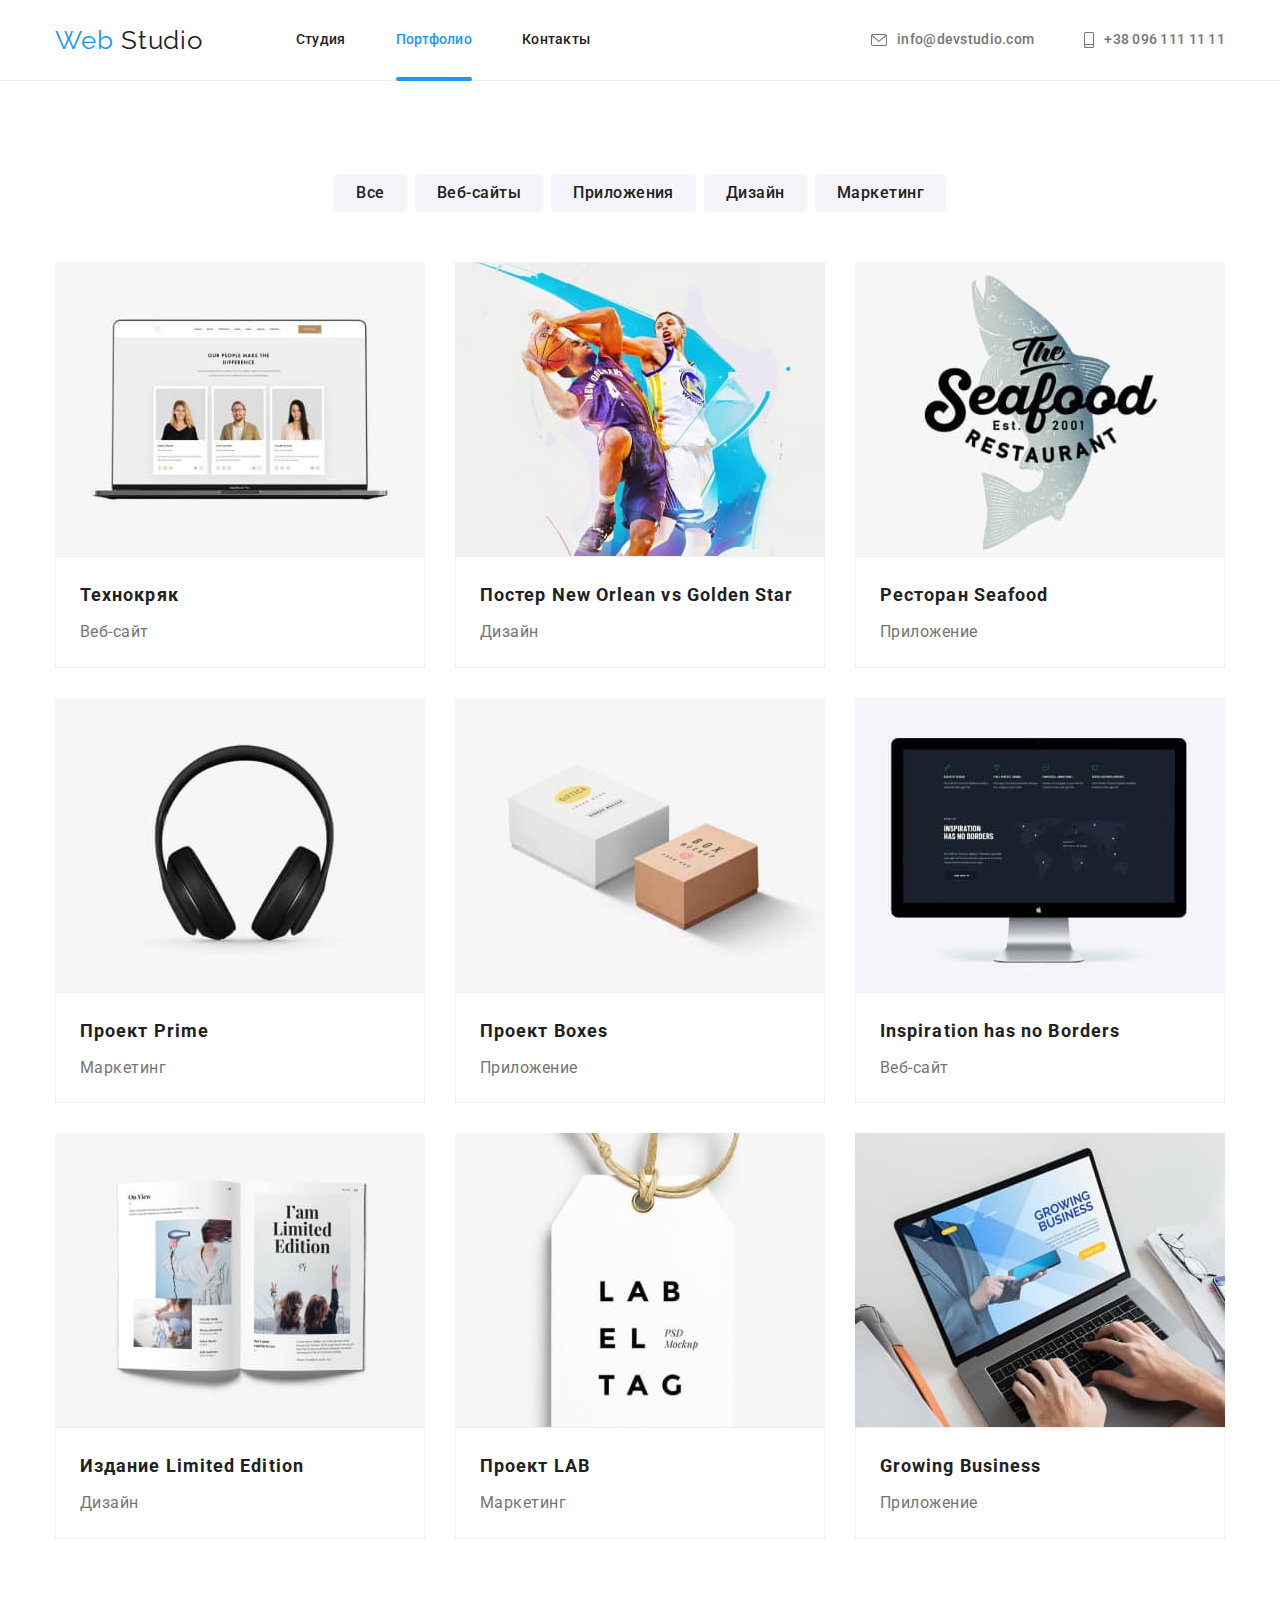
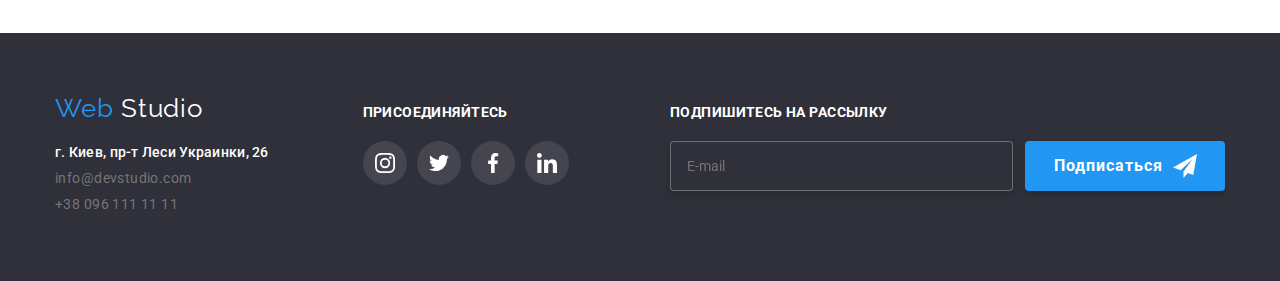
==== commit bd967f0b: "fff" ====
--- a/portfolio.html
+++ b/portfolio.html
@@ -12,7 +12,7 @@
 			rel="stylesheet"
 			href="https://cdnjs.cloudflare.com/ajax/libs/modern-normalize/1.0.0/modern-normalize.min.css"
 		/>
-		<link rel="stylesheet" href="./css/styles.css" />
+		<link rel="stylesheet" href="./css/portfolio.min.css" />
 	</head>
 
 	<!-- ШАПКА -->
@@ -70,15 +70,14 @@
 							<a href="" class="link-content">
 								<div class="position portfolio">
 									<img src="./images/portfolio1.jpg" alt="Технокряк" width="370" />
-									<div class="position-text">
-										<p>
+									<div class="position-container">
+										<p class="position-text">
 											Lorem ipsum dolor, sit amet consectetur adipisicing elit. Fuga officiis sunt dolorem, harum saepe
 											quibusdam doloribus, quis quia distinctio omnis quaerat expedita labore fugiat velit vitae non eos
 											obcaecati magnam. Lorem ipsum dolor, sit amet consectetur adipisicing elit. Error minima nemo quod
-											non rem ab iste? Ea voluptatem fugiat, atque, quia numquam magnam possimus quaerat qui itaque
-											earum minus neque? Lorem ipsum dolor sit amet consectetur adipisicing elit. Quam ducimus magnam
-											veritatis! Eaque natus, totam facere asperiores eius qui et temporibus, quae, quia quod nostrum
-											commodi ipsum quam necessitatibus quos. Lorem ipsum dolor, sit amet consectetur adipisicing elit.
+											non rem ab iste? Lorem ipsum dolor sit amet consectetur adipisicing elit. Repellat corporis
+											perspiciatis laborum ipsa nobis modi a accusamus, aliquid saepe maxime minima quia provident
+											atque, cum vel corrupti commodi sed necessitatibus!
 										</p>
 									</div>
 								</div>
@@ -90,7 +89,19 @@
 						</li>
 						<li class="item-content">
 							<a href="" class="link-content">
-								<div><img src="./images/portfolio2.jpg" alt="Постер New Orlean vs Golden Star" width="370" /></div>
+								<div class="position portfolio">
+									<img src="./images/portfolio2.jpg" alt="Постер New Orlean vs Golden Star" width="370" />
+									<div class="position-container">
+										<p class="position-text">
+											Lorem ipsum dolor, sit amet consectetur adipisicing elit. Fuga officiis sunt dolorem, harum saepe
+											quibusdam doloribus, quis quia distinctio omnis quaerat expedita labore fugiat velit vitae non eos
+											obcaecati magnam. Lorem ipsum dolor, sit amet consectetur adipisicing elit. Error minima nemo quod
+											non rem ab iste? Lorem ipsum dolor sit amet consectetur adipisicing elit. Repellat corporis
+											perspiciatis laborum ipsa nobis modi a accusamus, aliquid saepe maxime minima quia provident
+											atque, cum vel corrupti commodi sed necessitatibus!
+										</p>
+									</div>
+								</div>
 								<div class="text-content">
 									<h2 class="company">Постер New Orlean vs Golden Star</h2>
 									<p class="categories">Дизайн</p>
@@ -169,7 +180,7 @@
 
 		<footer class="footer-page" id="footer">
 			<div class="container footer">
-				<div class="address-footer">
+				<div class="footer-box">
 					<div class="logo-footer">
 						<a class="logo down" href="./index.html">
 							<span class="web">Web</span>
@@ -195,7 +206,7 @@
 						</ul>
 					</address>
 				</div>
-				<div class="social-footer">
+				<div class="footer-box">
 					<h2 class="features-head">Присоединяйтесь</h2>
 					<ul class="list social footer">
 						<li>
@@ -228,6 +239,21 @@
 						</li>
 					</ul>
 				</div>
+				<!-- <div class="aline-footer send"> -->
+
+				<div class="footer-box">
+					<b class="features-head">Подпишитесь на рассылку</b>
+					<form class="footer-form">
+						<input class="mail-footer" type="email" name="mail" placeholder="E-mail" />
+
+						<button class="button-footer" type="submit">
+							Подписаться<svg class="icon-footer" width="24px" height="24px">
+								<use href="./images/icon-2/sprite.svg#icon-send"></use>
+							</svg>
+						</button>
+					</form>
+				</div>
+				<!-- </div> -->
 			</div>
 		</footer>
 	</body>
--- a/css/portfolio.min.css
+++ b/css/portfolio.min.css
@@ -0,0 +1,2 @@
+body{background-color:#ffffff;color:#212121;font-family:Roboto, sans-serif;font-size:14px;font-style:normal;margin-left:auto;margin-right:auto;padding-top:80px}h1,h2,h3,h4,h5,h6,p{margin-top:0;margin-bottom:0}img{display:block}.list{list-style:none;margin:0;padding:0}.section{padding-top:94px;padding-bottom:94px}.container{width:1200px;padding-left:15px;padding-right:15px;margin-left:auto;margin-right:auto}.heading{font-weight:700;font-size:36px;line-height:1.16;text-align:center;letter-spacing:0.03em;margin-bottom:50px}.list.features,.list.heading,.list.team,.list.portfolio,.list.content,.list.clients,.list.address.up{display:flex;align-items:center}.main{color:#fff;font-weight:900;font-size:44px;line-height:1.36;text-align:center;letter-spacing:0.06em;text-transform:uppercase;margin-bottom:30px}.logo{color:#212121;font-family:Raleway, sans-serif;font-size:26px;line-height:1.19;letter-spacing:0.03em;text-decoration:none}.web{color:#2196f3}.logo-footer{margin-bottom:20px}.header-page{border-bottom:1px solid #ececec;position:fixed;width:100%;top:0;background-color:#fff;z-index:2}.container.header{display:flex;align-items:center;justify-content:space-between}.link-page{font-weight:500;font-size:14px;line-height:1.14;letter-spacing:0.02em;color:#212121;text-decoration:none;display:block;padding-top:32px;padding-bottom:32px;transition:color 250ms cubic-bezier(0.4, 0, 0.2, 1)}.link .link-page.current{display:flex;position:relative}.link .link-page.current::before{content:"";position:absolute;bottom:-1px;width:100%;height:4px;background-color:#2196f3;border-radius:2px}.link-page:hover,.link-page:focus{color:#2196f3}.link-page.current{color:#2196f3}.list.nav{margin-left:93px}.list.nav .link+.link{margin-left:50px}.list.address .link+.link{margin-left:50px}.link-contacts{font-weight:500;line-height:1.14;letter-spacing:0.02em;color:#757575;text-decoration:none;transition:color 250ms cubic-bezier(0.4, 0, 0.2, 1)}.link-contacts:hover,.link-contacts:focus{color:#2196f3}.link-contacts.up{display:inline-flex;align-items:center;padding-top:32px;padding-bottom:32px;fill:#757575}.link-contacts.up:hover,.link-contacts.up:focus{fill:#2196f3}.icon-address{margin-right:10px;transition:fill 250ms cubic-bezier(0.4, 0, 0.2, 1)}.button{color:#212121;background-color:#f5f4fa;font-weight:500;font-size:16px;line-height:1.6;text-align:center;letter-spacing:0.03em;border:none;border-radius:4px;padding:6px 22px;display:inline-block;min-width:73px;cursor:pointer;transition:background-color 250ms cubic-bezier(0.4, 0, 0.2, 1),color 250ms cubic-bezier(0.4, 0, 0.2, 1),box-shadow 250ms cubic-bezier(0.4, 0, 0.2, 1)}.button:hover,.button:focus{background-color:#2196f3;color:#ffffff;box-shadow:0px 3px 1px rgba(0,0,0,0.1),0px 1px 2px rgba(0,0,0,0.08),0px 2px 2px rgba(0,0,0,0.12)}.list.portfolio{justify-content:center;margin-bottom:50px}.list.portfolio .item-portfolio+.item-portfolio{margin-left:8px}.item-content img{width:370px;text-align:center}.list.content{flex-wrap:wrap;margin-right:-30px}.item-content{width:calc(100% / 3 - 30px);margin-right:30px;margin-bottom:30px;transition:box-shadow 250ms cubic-bezier(0.4, 0, 0.2, 1)}.text-content{border:1px solid #eeeeee;padding:20px 24px}.item-content:nth-child(3n){margin-right:0}.item-content:nth-last-child(-n+3){margin-bottom:0}.company{color:#212121;font-weight:700;font-size:18px;line-height:2;letter-spacing:0.06em;margin-bottom:4px}.categories{color:#757575;font-weight:normal;font-size:16px;line-height:1.87;letter-spacing:0.03em}.link-content{text-decoration:none}.item-content:hover,.item-content:focus{box-shadow:0px 1px 1px rgba(0,0,0,0.12),0px 4px 4px rgba(0,0,0,0.06),1px 4px 6px rgba(0,0,0,0.16)}.position{position:relative;overflow:hidden}.position-container{position:absolute;transform:translateY(100%);transition:transform 250ms cubic-bezier(0.4, 0, 0.2, 1);top:0;left:0;width:100%;height:100%;background-color:rgba(33,150,243,0.9);padding:63px 24px;overflow:auto}.position-text{color:#fff;font-weight:400;font-size:18px;line-height:1.55;letter-spacing:0.03em;font-style:none}.item-content:hover .position-container{transform:translateY(0)}.link-contacts.down{font-weight:400;line-height:1.17;letter-spacing:0.03em}.link-down{margin-bottom:9px;font-style:normal}.link-contacts.address{color:#ffffff;transition:color 250ms cubic-bezier(0.4, 0, 0.2, 1)}.link-contacts.address:hover,.link-contacts.address:focus{color:#2196f3}.list.nav,.list.address,.navigation{display:flex;align-items:center}.footer-page{background-color:#2f303a}.logo.down{color:#ffffff}.container.footer{padding-top:60px;padding-bottom:60px;align-items:baseline;display:flex;justify-content:center;margin-left:auto;margin-right:auto}.list.social.footer{justify-content:left;margin-top:0}.link-social.footer{fill:#fff;background-color:rgba(255,255,255,0.1);transition:background-color 250ms cubic-bezier(0.4, 0, 0.2, 1)}.link-social.footer:hover{background-color:#2196f3}.footer-box h2,b{color:#fff;margin-bottom:20px;display:block}.footer-box b{margin-bottom:20px}.footer-form{display:flex}.footer-box{width:calc((100% - 2 * 30px) / 2)}.mail-footer{height:50px;width:358px;background-color:#2f303a;border-radius:4px;margin-right:12px;padding-top:12px;padding-bottom:12px;padding-left:16px;border:1px solid rgba(255,255,255,0.3);filter:drop-shadow(0px 4px 4px rgba(0,0,0,0.15));border-radius:4px}.button-footer{position:relative;cursor:pointer;color:#ffffff;background-color:#2196f3;font-weight:700;font-size:16px;line-height:1.85;letter-spacing:0.06em;box-shadow:0px 4px 4px rgba(0,0,0,0.15);border-radius:4px;border:none;text-decoration:none;width:200px;padding-top:10px;padding-bottom:10px;padding-left:29px;padding-right:62px}.icon-footer{position:absolute;margin-left:10px;top:50%;right:28px;transform:translateY(-50%);fill:#fff}.mail-footer:hover,.mail-footer:focus{outline-color:none;border-color:#2196f3}.features-head{font-weight:bold;font-size:14px;line-height:1.14;letter-spacing:0.03em;text-transform:uppercase;margin-bottom:10px}.features-text{font-weight:400;font-size:14px;line-height:1.74;letter-spacing:0.03em;color:#757575;text-transform:none;margin-top:0;margin-bottom:0}.list.features{margin-left:-30px}.item-features{margin-left:30px;flex-basis:calc(100% / 4 - 30px)}.section.features{padding-bottom:0px}.item-features::before{content:"";height:120px;display:block;margin-bottom:30px;background-color:#f5f4fa;background-repeat:no-repeat;background-position:center;background-image:url(../images/icon/Vector.svg)}.item-features:nth-child(2)::before{background-image:url(../images/icon/clock.svg)}.item-features:nth-child(3)::before{background-image:url(../images/icon/Vector3.svg)}.item-features:nth-child(4)::before{background-image:url(../images/icon/astronaut.svg)}.list.social{display:flex;justify-content:center;margin-top:16px}.list.social li{width:44px;height:44px}.list.social li+li{margin-left:10px}.link-social{display:flex;width:44px;height:44px;border-radius:50%;justify-content:center;align-items:center;fill:#afb1b8;transition:background-color 250ms cubic-bezier(0.4, 0, 0.2, 1),fill 250ms cubic-bezier(0.4, 0, 0.2, 1)}.link-social:hover,.link-social:focus{background-color:#2196f3;fill:#fff}.button-hero{cursor:pointer;color:#ffffff;background-color:#2196f3;font-weight:700;font-size:16px;line-height:1.85;letter-spacing:0.06em;box-shadow:0px 4px 4px rgba(0,0,0,0.15);border-radius:4px;border:none;text-decoration:none;padding:11px 34px;display:inline-block;min-width:200px}
+/*# sourceMappingURL=portfolio.min.css.map */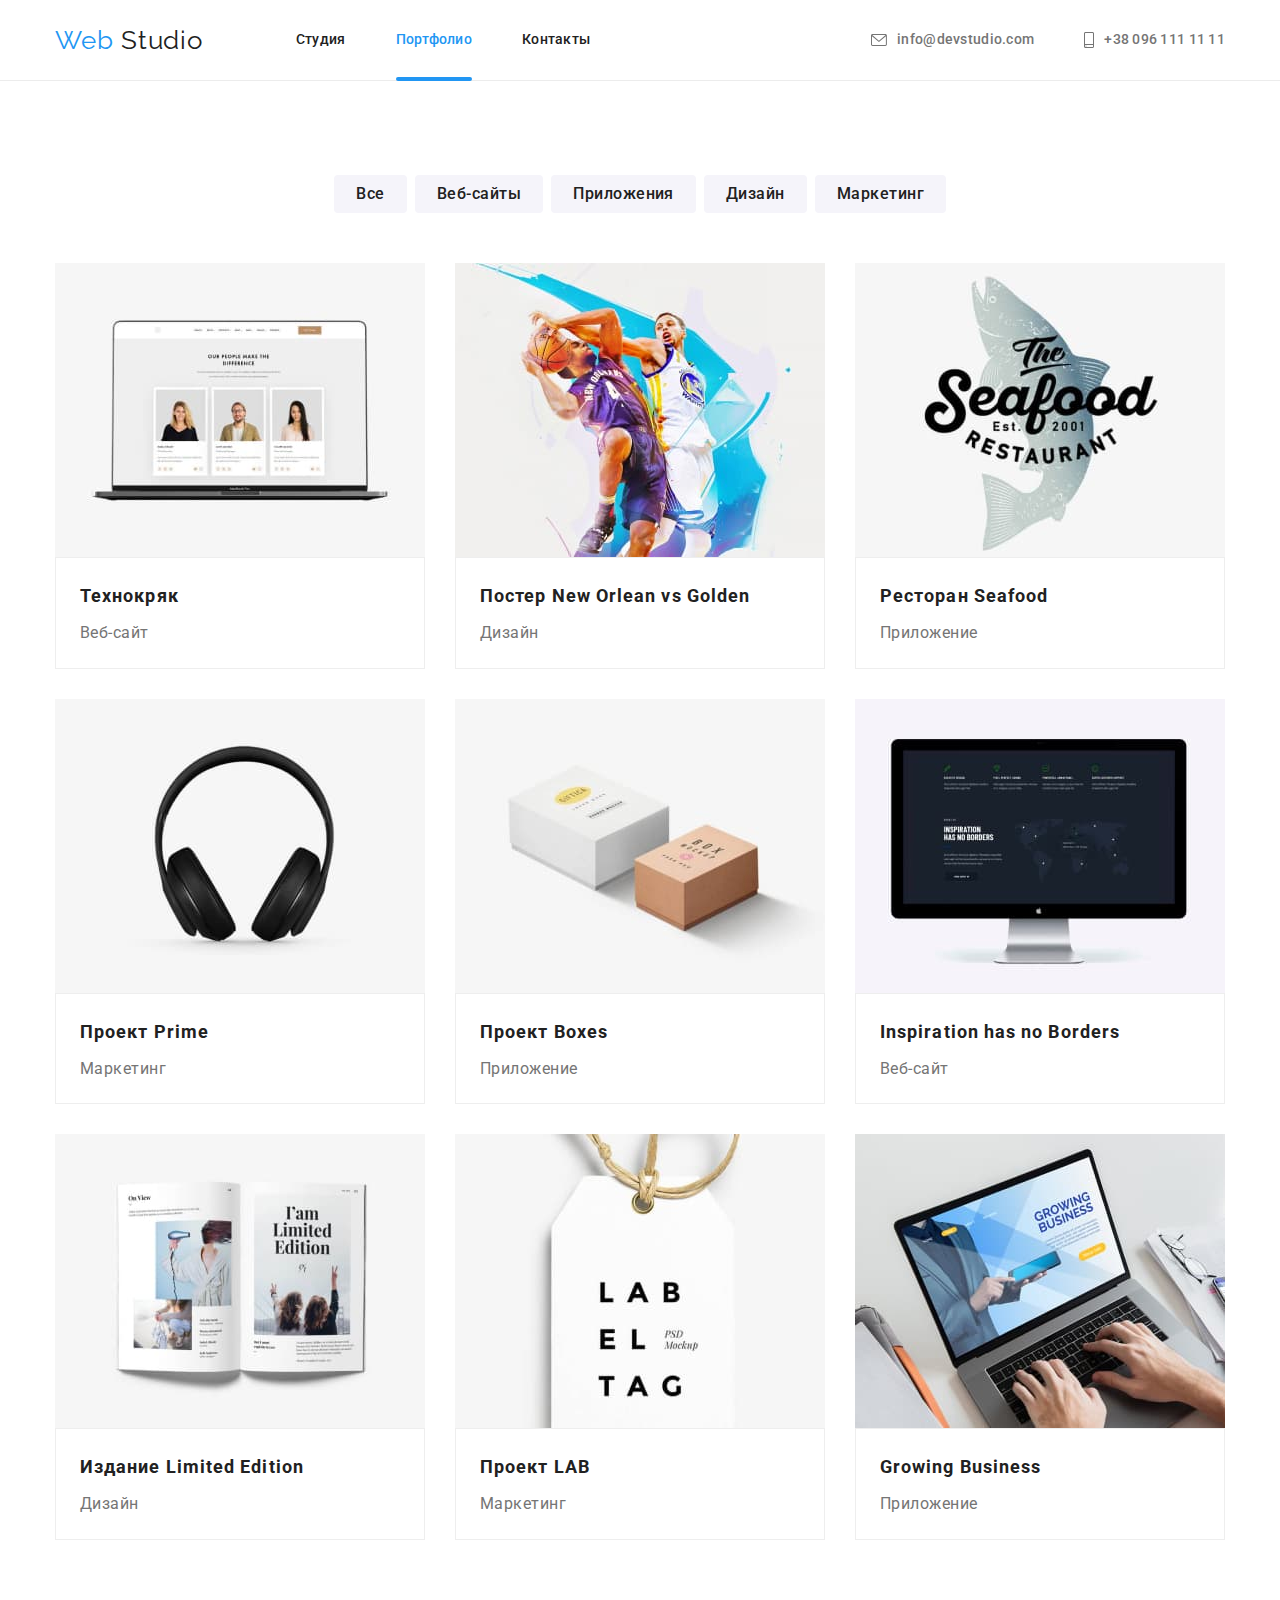
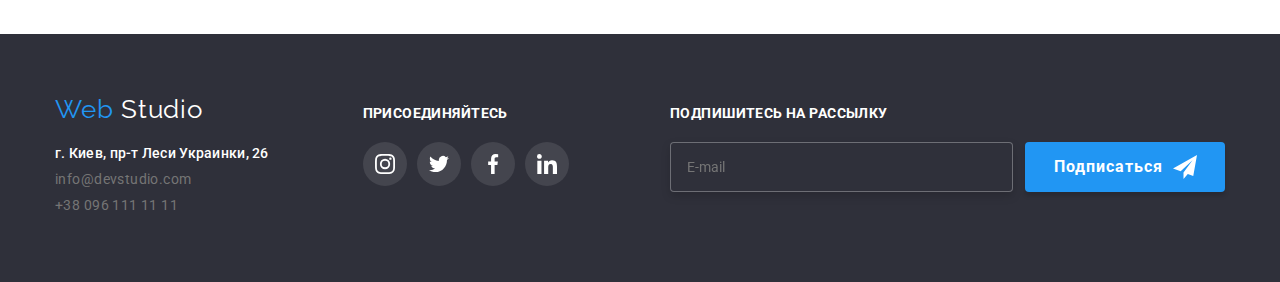
==== commit 60ec6356: "adaptive" ====
--- a/portfolio.html
+++ b/portfolio.html
@@ -103,7 +103,7 @@
 									</div>
 								</div>
 								<div class="text-content">
-									<h2 class="company">Постер New Orlean vs Golden Star</h2>
+									<h2 class="company">Постер New Orlean vs Golden</h2>
 									<p class="categories">Дизайн</p>
 								</div>
 							</a>
@@ -188,7 +188,7 @@
 						</a>
 					</div>
 					<address>
-						<ul class="list">
+						<ul class="list footer">
 							<li class="link-down">
 								<a
 									href="https://goo.gl/maps/tncFJS4bmtnmpcFF8"
@@ -247,7 +247,8 @@
 						<input class="mail-footer" type="email" name="mail" placeholder="E-mail" />
 
 						<button class="button-footer" type="submit">
-							Подписаться<svg class="icon-footer" width="24px" height="24px">
+							Подписаться
+							<svg class="icon-footer" width="24px" height="24px">
 								<use href="./images/icon-2/sprite.svg#icon-send"></use>
 							</svg>
 						</button>
--- a/css/portfolio.min.css
+++ b/css/portfolio.min.css
@@ -1,2 +1,2 @@
-body{background-color:#ffffff;color:#212121;font-family:Roboto, sans-serif;font-size:14px;font-style:normal;margin-left:auto;margin-right:auto;padding-top:80px}h1,h2,h3,h4,h5,h6,p{margin-top:0;margin-bottom:0}img{display:block}.list{list-style:none;margin:0;padding:0}.section{padding-top:94px;padding-bottom:94px}.container{width:1200px;padding-left:15px;padding-right:15px;margin-left:auto;margin-right:auto}.heading{font-weight:700;font-size:36px;line-height:1.16;text-align:center;letter-spacing:0.03em;margin-bottom:50px}.list.features,.list.heading,.list.team,.list.portfolio,.list.content,.list.clients,.list.address.up{display:flex;align-items:center}.main{color:#fff;font-weight:900;font-size:44px;line-height:1.36;text-align:center;letter-spacing:0.06em;text-transform:uppercase;margin-bottom:30px}.logo{color:#212121;font-family:Raleway, sans-serif;font-size:26px;line-height:1.19;letter-spacing:0.03em;text-decoration:none}.web{color:#2196f3}.logo-footer{margin-bottom:20px}.header-page{border-bottom:1px solid #ececec;position:fixed;width:100%;top:0;background-color:#fff;z-index:2}.container.header{display:flex;align-items:center;justify-content:space-between}.link-page{font-weight:500;font-size:14px;line-height:1.14;letter-spacing:0.02em;color:#212121;text-decoration:none;display:block;padding-top:32px;padding-bottom:32px;transition:color 250ms cubic-bezier(0.4, 0, 0.2, 1)}.link .link-page.current{display:flex;position:relative}.link .link-page.current::before{content:"";position:absolute;bottom:-1px;width:100%;height:4px;background-color:#2196f3;border-radius:2px}.link-page:hover,.link-page:focus{color:#2196f3}.link-page.current{color:#2196f3}.list.nav{margin-left:93px}.list.nav .link+.link{margin-left:50px}.list.address .link+.link{margin-left:50px}.link-contacts{font-weight:500;line-height:1.14;letter-spacing:0.02em;color:#757575;text-decoration:none;transition:color 250ms cubic-bezier(0.4, 0, 0.2, 1)}.link-contacts:hover,.link-contacts:focus{color:#2196f3}.link-contacts.up{display:inline-flex;align-items:center;padding-top:32px;padding-bottom:32px;fill:#757575}.link-contacts.up:hover,.link-contacts.up:focus{fill:#2196f3}.icon-address{margin-right:10px;transition:fill 250ms cubic-bezier(0.4, 0, 0.2, 1)}.button{color:#212121;background-color:#f5f4fa;font-weight:500;font-size:16px;line-height:1.6;text-align:center;letter-spacing:0.03em;border:none;border-radius:4px;padding:6px 22px;display:inline-block;min-width:73px;cursor:pointer;transition:background-color 250ms cubic-bezier(0.4, 0, 0.2, 1),color 250ms cubic-bezier(0.4, 0, 0.2, 1),box-shadow 250ms cubic-bezier(0.4, 0, 0.2, 1)}.button:hover,.button:focus{background-color:#2196f3;color:#ffffff;box-shadow:0px 3px 1px rgba(0,0,0,0.1),0px 1px 2px rgba(0,0,0,0.08),0px 2px 2px rgba(0,0,0,0.12)}.list.portfolio{justify-content:center;margin-bottom:50px}.list.portfolio .item-portfolio+.item-portfolio{margin-left:8px}.item-content img{width:370px;text-align:center}.list.content{flex-wrap:wrap;margin-right:-30px}.item-content{width:calc(100% / 3 - 30px);margin-right:30px;margin-bottom:30px;transition:box-shadow 250ms cubic-bezier(0.4, 0, 0.2, 1)}.text-content{border:1px solid #eeeeee;padding:20px 24px}.item-content:nth-child(3n){margin-right:0}.item-content:nth-last-child(-n+3){margin-bottom:0}.company{color:#212121;font-weight:700;font-size:18px;line-height:2;letter-spacing:0.06em;margin-bottom:4px}.categories{color:#757575;font-weight:normal;font-size:16px;line-height:1.87;letter-spacing:0.03em}.link-content{text-decoration:none}.item-content:hover,.item-content:focus{box-shadow:0px 1px 1px rgba(0,0,0,0.12),0px 4px 4px rgba(0,0,0,0.06),1px 4px 6px rgba(0,0,0,0.16)}.position{position:relative;overflow:hidden}.position-container{position:absolute;transform:translateY(100%);transition:transform 250ms cubic-bezier(0.4, 0, 0.2, 1);top:0;left:0;width:100%;height:100%;background-color:rgba(33,150,243,0.9);padding:63px 24px;overflow:auto}.position-text{color:#fff;font-weight:400;font-size:18px;line-height:1.55;letter-spacing:0.03em;font-style:none}.item-content:hover .position-container{transform:translateY(0)}.link-contacts.down{font-weight:400;line-height:1.17;letter-spacing:0.03em}.link-down{margin-bottom:9px;font-style:normal}.link-contacts.address{color:#ffffff;transition:color 250ms cubic-bezier(0.4, 0, 0.2, 1)}.link-contacts.address:hover,.link-contacts.address:focus{color:#2196f3}.list.nav,.list.address,.navigation{display:flex;align-items:center}.footer-page{background-color:#2f303a}.logo.down{color:#ffffff}.container.footer{padding-top:60px;padding-bottom:60px;align-items:baseline;display:flex;justify-content:center;margin-left:auto;margin-right:auto}.list.social.footer{justify-content:left;margin-top:0}.link-social.footer{fill:#fff;background-color:rgba(255,255,255,0.1);transition:background-color 250ms cubic-bezier(0.4, 0, 0.2, 1)}.link-social.footer:hover{background-color:#2196f3}.footer-box h2,b{color:#fff;margin-bottom:20px;display:block}.footer-box b{margin-bottom:20px}.footer-form{display:flex}.footer-box{width:calc((100% - 2 * 30px) / 2)}.mail-footer{height:50px;width:358px;background-color:#2f303a;border-radius:4px;margin-right:12px;padding-top:12px;padding-bottom:12px;padding-left:16px;border:1px solid rgba(255,255,255,0.3);filter:drop-shadow(0px 4px 4px rgba(0,0,0,0.15));border-radius:4px}.button-footer{position:relative;cursor:pointer;color:#ffffff;background-color:#2196f3;font-weight:700;font-size:16px;line-height:1.85;letter-spacing:0.06em;box-shadow:0px 4px 4px rgba(0,0,0,0.15);border-radius:4px;border:none;text-decoration:none;width:200px;padding-top:10px;padding-bottom:10px;padding-left:29px;padding-right:62px}.icon-footer{position:absolute;margin-left:10px;top:50%;right:28px;transform:translateY(-50%);fill:#fff}.mail-footer:hover,.mail-footer:focus{outline-color:none;border-color:#2196f3}.features-head{font-weight:bold;font-size:14px;line-height:1.14;letter-spacing:0.03em;text-transform:uppercase;margin-bottom:10px}.features-text{font-weight:400;font-size:14px;line-height:1.74;letter-spacing:0.03em;color:#757575;text-transform:none;margin-top:0;margin-bottom:0}.list.features{margin-left:-30px}.item-features{margin-left:30px;flex-basis:calc(100% / 4 - 30px)}.section.features{padding-bottom:0px}.item-features::before{content:"";height:120px;display:block;margin-bottom:30px;background-color:#f5f4fa;background-repeat:no-repeat;background-position:center;background-image:url(../images/icon/Vector.svg)}.item-features:nth-child(2)::before{background-image:url(../images/icon/clock.svg)}.item-features:nth-child(3)::before{background-image:url(../images/icon/Vector3.svg)}.item-features:nth-child(4)::before{background-image:url(../images/icon/astronaut.svg)}.list.social{display:flex;justify-content:center;margin-top:16px}.list.social li{width:44px;height:44px}.list.social li+li{margin-left:10px}.link-social{display:flex;width:44px;height:44px;border-radius:50%;justify-content:center;align-items:center;fill:#afb1b8;transition:background-color 250ms cubic-bezier(0.4, 0, 0.2, 1),fill 250ms cubic-bezier(0.4, 0, 0.2, 1)}.link-social:hover,.link-social:focus{background-color:#2196f3;fill:#fff}.button-hero{cursor:pointer;color:#ffffff;background-color:#2196f3;font-weight:700;font-size:16px;line-height:1.85;letter-spacing:0.06em;box-shadow:0px 4px 4px rgba(0,0,0,0.15);border-radius:4px;border:none;text-decoration:none;padding:11px 34px;display:inline-block;min-width:200px}
+body{background-color:#ffffff;color:#212121;font-family:Roboto, sans-serif;font-size:14px;font-style:normal;margin-left:auto;margin-right:auto}h1,h2,h3,h4,h5,h6,p{margin-top:0;margin-bottom:0}img{display:block}.list{list-style:none;margin:0;padding:0}@media screen and (max-width: 1199px){.section{padding-top:60px;padding-bottom:60px}}@media screen and (min-width: 1200px){.section{padding-top:94px;padding-bottom:94px}}.container{padding-left:15px;padding-right:15px;margin-left:auto;margin-right:auto}@media screen and (min-width: 1200px){.container{width:1200px}}.heading{font-weight:700;font-size:36px;line-height:1.16;text-align:center;letter-spacing:0.03em;margin-bottom:50px}@media screen and (min-width: 768px){.list.features,.list.heading,.list.team,.list.portfolio,.list.content,.list.clients,.list.address.up{display:flex;flex-wrap:wrap;align-items:center}}@media screen and (min-width: 1200px){.list.features,.list.heading,.list.team,.list.portfolio,.list.content,.list.clients,.list.address.up{flex-wrap:nowrap}}.main{color:#fff;font-weight:900;font-size:44px;line-height:1.36;text-align:center;letter-spacing:0.06em;text-transform:uppercase;margin-bottom:30px}.logo{color:#212121;font-family:Raleway, sans-serif;font-size:26px;line-height:1.19;letter-spacing:0.03em;text-decoration:none}.web{color:#2196f3}.logo-footer{margin-bottom:20px}.header-page{border-bottom:1px solid #ececec;top:0;background-color:#fff}.container.header{display:flex;align-items:center;justify-content:space-between}.link-page{font-weight:500;font-size:14px;line-height:1.14;letter-spacing:0.02em;color:#212121;text-decoration:none;display:block;padding-top:32px;padding-bottom:32px;transition:color 250ms cubic-bezier(0.4, 0, 0.2, 1)}.link .link-page.current{display:flex;position:relative}.link .link-page.current::before{content:"";position:absolute;bottom:-1px;width:100%;height:4px;background-color:#2196f3;border-radius:2px}.link-page:hover,.link-page:focus{color:#2196f3}.link-page.current{color:#2196f3}.list.nav{margin-left:93px}.list.nav .link+.link{margin-left:50px}.list.address .link+.link{margin-left:50px}.link-contacts{font-weight:500;line-height:1.14;letter-spacing:0.02em;color:#757575;text-decoration:none;transition:color 250ms cubic-bezier(0.4, 0, 0.2, 1)}.link-contacts:hover,.link-contacts:focus{color:#2196f3}.link-contacts.up{display:inline-flex;align-items:center;padding-top:32px;padding-bottom:32px;fill:#757575}.link-contacts.up:hover,.link-contacts.up:focus{fill:#2196f3}.icon-address{margin-right:10px;transition:fill 250ms cubic-bezier(0.4, 0, 0.2, 1)}.button{color:#212121;background-color:#f5f4fa;font-weight:500;font-size:16px;line-height:1.6;text-align:center;letter-spacing:0.03em;border:none;border-radius:4px;padding:6px 22px;display:inline-block;min-width:73px;cursor:pointer;transition:background-color 250ms cubic-bezier(0.4, 0, 0.2, 1),color 250ms cubic-bezier(0.4, 0, 0.2, 1),box-shadow 250ms cubic-bezier(0.4, 0, 0.2, 1)}.button:hover,.button:focus{background-color:#2196f3;color:#ffffff;box-shadow:0px 3px 1px rgba(0,0,0,0.1),0px 1px 2px rgba(0,0,0,0.08),0px 2px 2px rgba(0,0,0,0.12)}.list.portfolio{justify-content:center;margin-bottom:50px}@media screen and (max-width: 767px){.list.portfolio{display:flex;flex-wrap:wrap;justify-content:left}}@media screen and (min-width: 768px){.list.portfolio{flex-wrap:nowrap}}@media screen and (max-width: 1199px){.list.portfolio{margin-bottom:30px}}@media screen and (max-width: 767px){.item-portfolio:not(:last-child){margin-right:8px;margin-bottom:8px}}@media screen and (min-width: 768px){.item-portfolio:not(:last-child){margin-right:8px}}.item-content img{width:370px;text-align:center}@media screen and (max-width: 767px){.list.content{display:block}}@media screen and (min-width: 768px){.list.content{display:flex;flex-wrap:wrap}}.item-content{transition:box-shadow 250ms cubic-bezier(0.4, 0, 0.2, 1)}@media screen and (max-width: 767px){.item-content{width:100%}.item-content:not(:last-child){margin-bottom:30px}}@media screen and (min-width: 1200px){.item-content{width:calc((100% - 60px) / 3);margin-bottom:30px;margin-right:30px}.item-content:nth-child(3n){margin-right:0px}.item-content:nth-last-child(-n+3){margin-bottom:0}}@media screen and (min-width: 768px) and (max-width: 1199px){.item-content{width:calc((100% - 30px) / 2);margin-bottom:30px}.item-content:nth-child(2n+1){margin-right:30px}.item-content:nth-last-child(-n+1){margin-bottom:0px}}.text-content{border:1px solid #eeeeee;padding:20px 24px}.company{color:#212121;font-weight:700;font-size:18px;line-height:2;letter-spacing:0.06em;margin-bottom:4px}.categories{color:#757575;font-weight:normal;font-size:16px;line-height:1.87;letter-spacing:0.03em}.link-content{text-decoration:none}.item-content:hover,.item-content:focus{box-shadow:0px 1px 1px rgba(0,0,0,0.12),0px 4px 4px rgba(0,0,0,0.06),1px 4px 6px rgba(0,0,0,0.16)}.position{position:relative;overflow:hidden}.position-container{position:absolute;transform:translateY(100%);transition:transform 250ms cubic-bezier(0.4, 0, 0.2, 1);top:0;left:0;width:100%;height:100%;background-color:rgba(33,150,243,0.9);padding:63px 24px;overflow:auto}.position-text{color:#fff;font-weight:400;font-size:18px;line-height:1.55;letter-spacing:0.03em;font-style:none}.item-content:hover .position-container{transform:translateY(0)}.link-contacts.down{font-weight:400;line-height:1.17;letter-spacing:0.03em}@media screen and (min-width: 768px) and (max-width: 1199px){.list.footer{text-align:center}}.link-down{margin-bottom:9px;font-style:normal}.link-contacts.address{color:#ffffff;transition:color 250ms cubic-bezier(0.4, 0, 0.2, 1)}.link-contacts.address:hover,.link-contacts.address:focus{color:#2196f3}.list.nav,.list.address,.navigation{display:flex;align-items:center}.footer-page{background-color:#2f303a}.logo.down{color:#ffffff}@media screen and (min-width: 768px) and (max-width: 1199px){.logo-footer{text-align:center}}.container.footer{padding-top:60px;padding-bottom:60px;align-items:baseline;display:flex;justify-content:center;margin-left:auto;margin-right:auto}.list.social.footer{justify-content:left;margin-top:0}@media screen and (max-width: 767px){.list.social.footer{justify-content:center}}@media screen and (min-width: 768px) and (max-width: 1199px){.list.social.footer{justify-content:center}}.link-social.footer{fill:#fff;background-color:rgba(255,255,255,0.1);transition:background-color 250ms cubic-bezier(0.4, 0, 0.2, 1)}.link-social.footer:hover{background-color:#2196f3}@media screen and (max-width: 767px){.container.footer{display:block;text-align:center}}@media screen and (min-width: 768px) and (max-width: 1199px){.container.footer{display:flex;flex-wrap:wrap}}@media screen and (min-width: 1200px){.container.footer{display:flex}}@media screen and (min-width: 768px) and (max-width: 1199px){.features-head{text-align:center}}.footer-box h2,b{color:#fff;margin-bottom:20px;display:block}.footer-box b{margin-bottom:20px}@media screen and (min-width: 768px) and (max-width: 1199px){.footer-box b{text-align:center}}@media screen and (max-width: 1199px){.footer-form{display:block;text-align:center}}@media screen and (min-width: 1200px){.footer-form{display:flex}}@media screen and (max-width: 1199px){.footer-box:not(:last-child){margin-bottom:60px}}@media screen and (min-width: 768px) and (max-width: 1199px){.footer-box{width:calc(100% / 2 - 30px)}}@media screen and (min-width: 1200px){.footer-box{width:calc((100% - 2 * 30px) / 2)}}.mail-footer{height:50px;width:358px;background-color:#2f303a;border-radius:4px;margin-right:12px;padding-top:12px;padding-bottom:12px;padding-left:16px;border:1px solid rgba(255,255,255,0.3);filter:drop-shadow(0px 4px 4px rgba(0,0,0,0.15));border-radius:4px}@media screen and (max-width: 1199px){.mail-footer{margin-right:0px;margin-bottom:20px}}@media screen and (min-width: 768px) and (max-width: 1199px){.mail-footer{width:100%;margin-left:auto;margin-right:auto}}.button-footer{position:relative;cursor:pointer;color:#ffffff;background-color:#2196f3;font-weight:700;font-size:16px;line-height:1.85;letter-spacing:0.06em;box-shadow:0px 4px 4px rgba(0,0,0,0.15);border-radius:4px;border:none;text-decoration:none;width:200px;padding-top:10px;padding-bottom:10px;padding-left:29px;padding-right:62px}@media screen and (max-width: 767px){.button-footer{display:block;margin-left:auto;margin-right:auto}}.icon-footer{position:absolute;margin-left:10px;top:50%;right:28px;transform:translateY(-50%);fill:#fff}.mail-footer:hover,.mail-footer:focus{outline-color:none;border-color:#2196f3}.features-head{font-weight:bold;font-size:14px;line-height:1.14;letter-spacing:0.03em;text-transform:uppercase;margin-bottom:10px}@media screen and (max-width: 767px){.features-head{text-align:center}}.features-text{font-weight:400;font-size:14px;line-height:1.74;letter-spacing:0.03em;color:#757575;text-transform:none;margin-top:0;margin-bottom:0}@media screen and (max-width: 1199px){.list.features{justify-content:center}}@media screen and (max-width: 767px){.item-features:not(:last-child){margin-bottom:30px}}@media screen and (min-width: 768px) and (max-width: 1199px){.item-features{width:calc(100% / 2 - 30px)}.item-features:nth-last-child(2n){margin-right:30px}.item-features:nth-child(-n+2){margin-bottom:30px}}@media screen and (min-width: 1200px){.item-features{width:calc(100% / 3 - 30px)}.item-features:not(:last-child){margin-right:30px}}@media screen and (min-width: 1200px){.section.features{padding-bottom:0px}}.item-features::before{content:"";height:120px;display:block;margin-bottom:30px;background-color:#f5f4fa;background-repeat:no-repeat;background-position:center;background-image:url(../images/icon/Vector.svg)}.item-features:nth-child(2)::before{background-image:url(../images/icon/clock.svg)}.item-features:nth-child(3)::before{background-image:url(../images/icon/Vector3.svg)}.item-features:nth-child(4)::before{background-image:url(../images/icon/astronaut.svg)}.list.social{display:flex;justify-content:center;margin-top:16px}.list.social li{width:44px;height:44px}.list.social li+li{margin-left:10px}.link-social{display:flex;width:44px;height:44px;border-radius:50%;justify-content:center;align-items:center;fill:#afb1b8;transition:background-color 250ms cubic-bezier(0.4, 0, 0.2, 1),fill 250ms cubic-bezier(0.4, 0, 0.2, 1)}.link-social:hover,.link-social:focus{background-color:#2196f3;fill:#fff}.button-hero{cursor:pointer;color:#ffffff;background-color:#2196f3;font-weight:700;font-size:16px;line-height:1.85;letter-spacing:0.06em;box-shadow:0px 4px 4px rgba(0,0,0,0.15);border-radius:4px;border:none;text-decoration:none;padding:11px 34px;display:inline-block;min-width:200px}
 /*# sourceMappingURL=portfolio.min.css.map */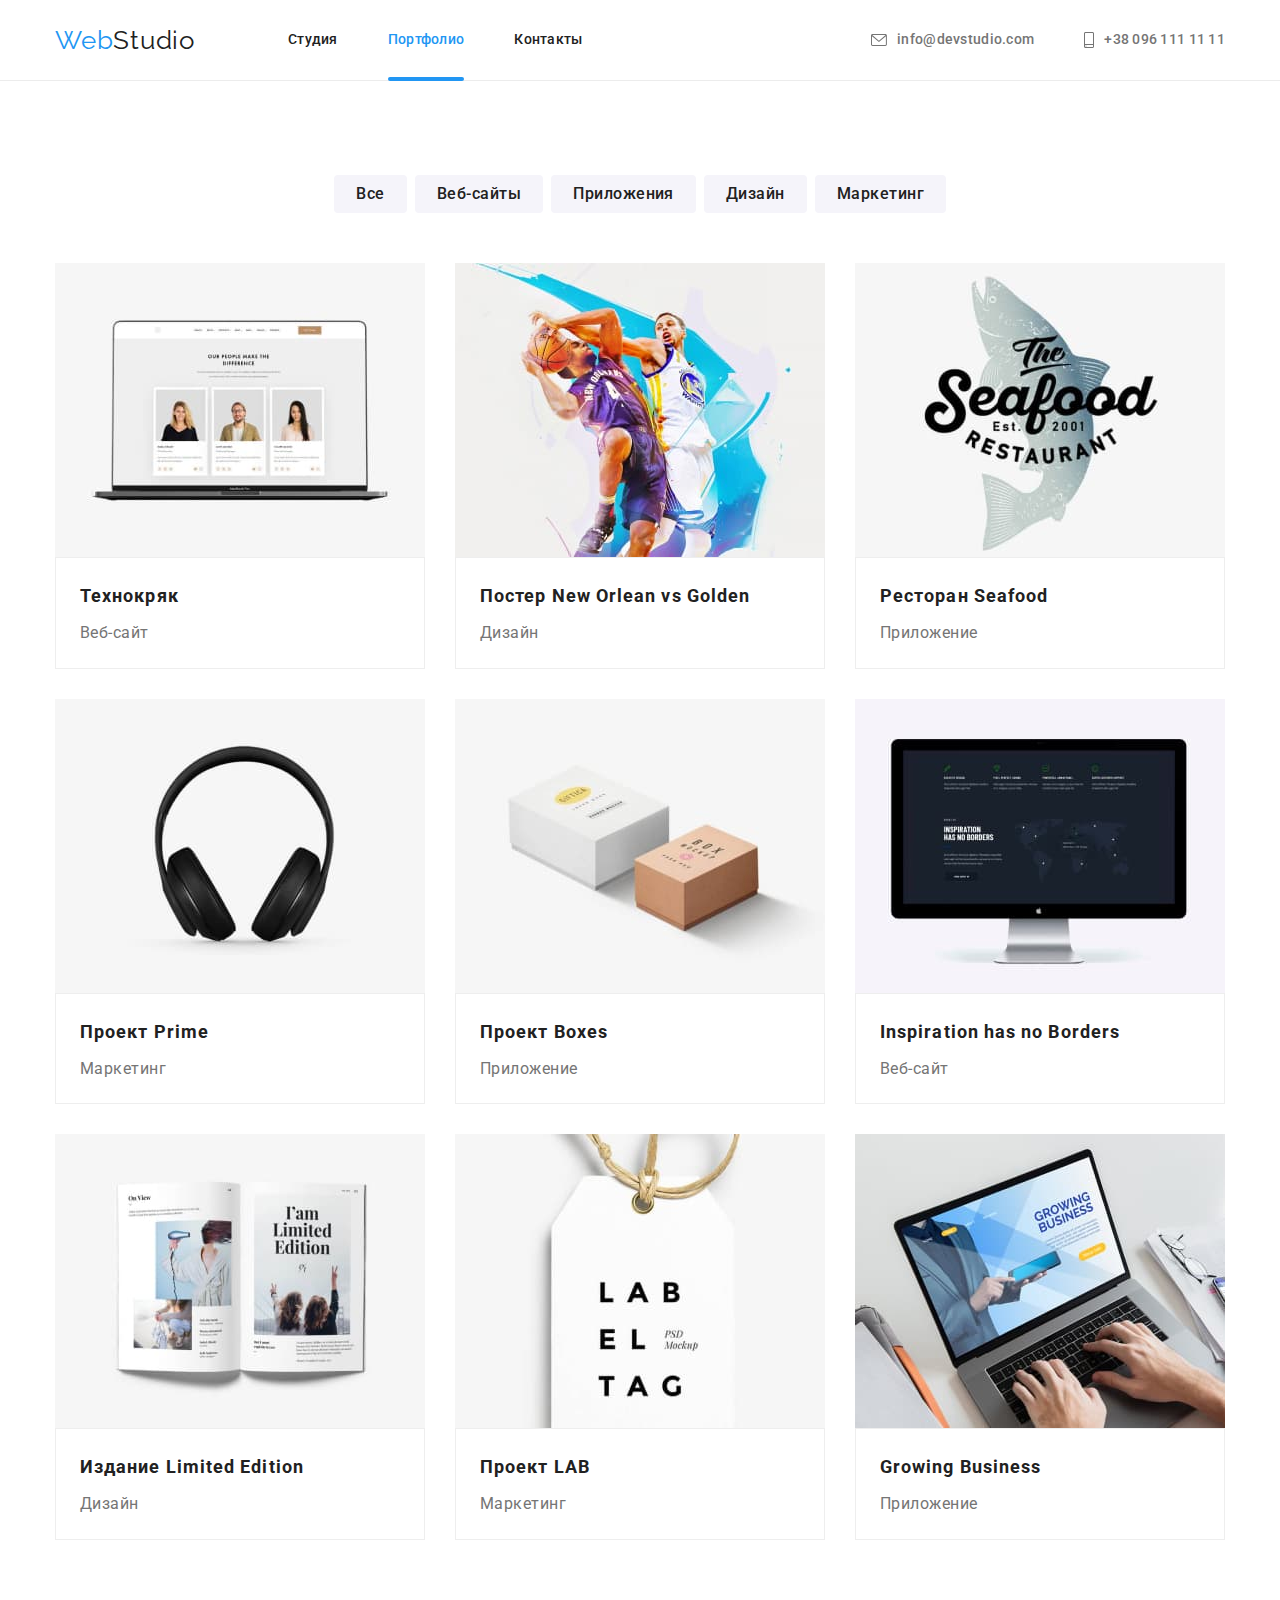
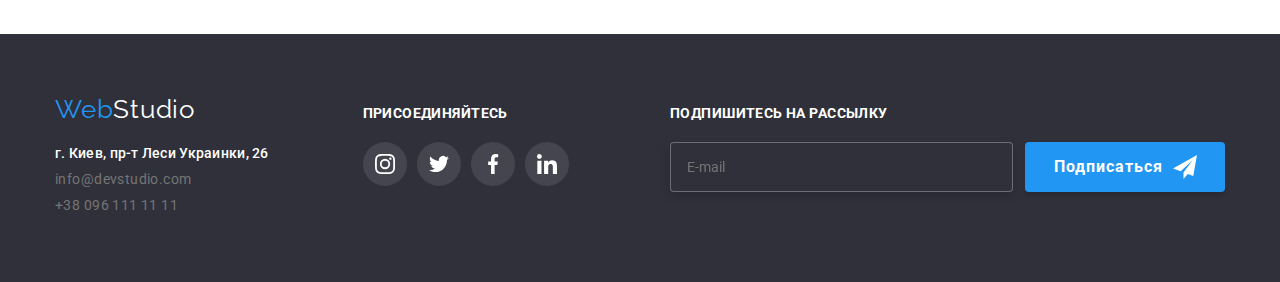
==== commit 8f31696b: "adaptive" ====
--- a/portfolio.html
+++ b/portfolio.html
@@ -69,7 +69,7 @@
 						<li class="item-content">
 							<a href="" class="link-content">
 								<div class="position portfolio">
-									<img src="./images/portfolio1.jpg" alt="Технокряк" width="370" />
+									<img src="./images/portfolio1.jpg" alt="Технокряк" />
 									<div class="position-container">
 										<p class="position-text">
 											Lorem ipsum dolor, sit amet consectetur adipisicing elit. Fuga officiis sunt dolorem, harum saepe
@@ -110,7 +110,7 @@
 						</li>
 						<li class="item-content">
 							<a href="" class="link-content">
-								<div><img src="./images/portfolio3.jpg" alt="Ресторан Seafood" width="370" /></div>
+								<div class="position portfolio"><img src="./images/portfolio3.jpg" alt="Ресторан Seafood" /></div>
 								<div class="text-content">
 									<h2 class="company">Ресторан Seafood</h2>
 									<p class="categories">Приложение</p>
@@ -119,7 +119,7 @@
 						</li>
 						<li class="item-content">
 							<a href="" class="link-content">
-								<div><img src="./images/portfolio4.jpg" alt="Проект Prime" width="370" /></div>
+								<div class="position portfolio"><img src="./images/portfolio4.jpg" alt="Проект Prime" /></div>
 								<div class="text-content">
 									<h2 class="company">Проект Prime</h2>
 									<p class="categories">Маркетинг</p>
@@ -128,7 +128,9 @@
 						</li>
 						<li class="item-content">
 							<a href="" class="link-content">
-								<div><img src="./images/portfolio5.jpg" alt="Проект Boxes" width="370" /></div>
+								<div class="position portfolio">
+									<img src="./images/portfolio5.jpg" alt="Проект Boxes" width="370" />
+								</div>
 								<div class="text-content">
 									<h2 class="company">Проект Boxes</h2>
 									<p class="categories">Приложение</p>
@@ -137,7 +139,9 @@
 						</li>
 						<li class="item-content">
 							<a href="" class="link-content">
-								<div><img src="./images/portfolio6.jpg" alt="Inspiration has no Borders" width="370" /></div>
+								<div class="position portfolio">
+									<img src="./images/portfolio6.jpg" alt="Inspiration has no Borders" width="370" />
+								</div>
 								<div class="text-content">
 									<h2 class="company">Inspiration has no Borders</h2>
 									<p class="categories">Веб-сайт</p>
@@ -146,7 +150,9 @@
 						</li>
 						<li class="item-content">
 							<a href="" class="link-content">
-								<div><img src="./images/portfolio7.jpg" alt="Издание Limited Edition" width="370" /></div>
+								<div class="position portfolio">
+									<img src="./images/portfolio7.jpg" alt="Издание Limited Edition" width="370" />
+								</div>
 								<div class="text-content">
 									<h2 class="company">Издание Limited Edition</h2>
 									<p class="categories">Дизайн</p>
@@ -155,7 +161,7 @@
 						</li>
 						<li class="item-content">
 							<a href="" class="link-content">
-								<div><img src="./images/portfolio8.jpg" alt="Проект LAB" width="370" /></div>
+								<div class="position portfolio"><img src="./images/portfolio8.jpg" alt="Проект LAB" width="370" /></div>
 								<div class="text-content">
 									<h2 class="company">Проект LAB</h2>
 									<p class="categories">Маркетинг</p>
@@ -164,7 +170,9 @@
 						</li>
 						<li class="item-content">
 							<a href="" class="link-content">
-								<div><img src="./images/portfolio9.jpg" alt="Growing Business" width="370" /></div>
+								<div class="position portfolio">
+									<img src="./images/portfolio9.jpg" alt="Growing Business" width="370" />
+								</div>
 								<div class="text-content">
 									<h2 class="company">Growing Business</h2>
 									<p class="categories">Приложение</p>
--- a/css/portfolio.min.css
+++ b/css/portfolio.min.css
@@ -1,2 +1,2 @@
-body{background-color:#ffffff;color:#212121;font-family:Roboto, sans-serif;font-size:14px;font-style:normal;margin-left:auto;margin-right:auto}h1,h2,h3,h4,h5,h6,p{margin-top:0;margin-bottom:0}img{display:block}.list{list-style:none;margin:0;padding:0}@media screen and (max-width: 1199px){.section{padding-top:60px;padding-bottom:60px}}@media screen and (min-width: 1200px){.section{padding-top:94px;padding-bottom:94px}}.container{padding-left:15px;padding-right:15px;margin-left:auto;margin-right:auto}@media screen and (min-width: 1200px){.container{width:1200px}}.heading{font-weight:700;font-size:36px;line-height:1.16;text-align:center;letter-spacing:0.03em;margin-bottom:50px}@media screen and (min-width: 768px){.list.features,.list.heading,.list.team,.list.portfolio,.list.content,.list.clients,.list.address.up{display:flex;flex-wrap:wrap;align-items:center}}@media screen and (min-width: 1200px){.list.features,.list.heading,.list.team,.list.portfolio,.list.content,.list.clients,.list.address.up{flex-wrap:nowrap}}.main{color:#fff;font-weight:900;font-size:44px;line-height:1.36;text-align:center;letter-spacing:0.06em;text-transform:uppercase;margin-bottom:30px}.logo{color:#212121;font-family:Raleway, sans-serif;font-size:26px;line-height:1.19;letter-spacing:0.03em;text-decoration:none}.web{color:#2196f3}.logo-footer{margin-bottom:20px}.header-page{border-bottom:1px solid #ececec;top:0;background-color:#fff}.container.header{display:flex;align-items:center;justify-content:space-between}.link-page{font-weight:500;font-size:14px;line-height:1.14;letter-spacing:0.02em;color:#212121;text-decoration:none;display:block;padding-top:32px;padding-bottom:32px;transition:color 250ms cubic-bezier(0.4, 0, 0.2, 1)}.link .link-page.current{display:flex;position:relative}.link .link-page.current::before{content:"";position:absolute;bottom:-1px;width:100%;height:4px;background-color:#2196f3;border-radius:2px}.link-page:hover,.link-page:focus{color:#2196f3}.link-page.current{color:#2196f3}.list.nav{margin-left:93px}.list.nav .link+.link{margin-left:50px}.list.address .link+.link{margin-left:50px}.link-contacts{font-weight:500;line-height:1.14;letter-spacing:0.02em;color:#757575;text-decoration:none;transition:color 250ms cubic-bezier(0.4, 0, 0.2, 1)}.link-contacts:hover,.link-contacts:focus{color:#2196f3}.link-contacts.up{display:inline-flex;align-items:center;padding-top:32px;padding-bottom:32px;fill:#757575}.link-contacts.up:hover,.link-contacts.up:focus{fill:#2196f3}.icon-address{margin-right:10px;transition:fill 250ms cubic-bezier(0.4, 0, 0.2, 1)}.button{color:#212121;background-color:#f5f4fa;font-weight:500;font-size:16px;line-height:1.6;text-align:center;letter-spacing:0.03em;border:none;border-radius:4px;padding:6px 22px;display:inline-block;min-width:73px;cursor:pointer;transition:background-color 250ms cubic-bezier(0.4, 0, 0.2, 1),color 250ms cubic-bezier(0.4, 0, 0.2, 1),box-shadow 250ms cubic-bezier(0.4, 0, 0.2, 1)}.button:hover,.button:focus{background-color:#2196f3;color:#ffffff;box-shadow:0px 3px 1px rgba(0,0,0,0.1),0px 1px 2px rgba(0,0,0,0.08),0px 2px 2px rgba(0,0,0,0.12)}.list.portfolio{justify-content:center;margin-bottom:50px}@media screen and (max-width: 767px){.list.portfolio{display:flex;flex-wrap:wrap;justify-content:left}}@media screen and (min-width: 768px){.list.portfolio{flex-wrap:nowrap}}@media screen and (max-width: 1199px){.list.portfolio{margin-bottom:30px}}@media screen and (max-width: 767px){.item-portfolio:not(:last-child){margin-right:8px;margin-bottom:8px}}@media screen and (min-width: 768px){.item-portfolio:not(:last-child){margin-right:8px}}.item-content img{width:370px;text-align:center}@media screen and (max-width: 767px){.list.content{display:block}}@media screen and (min-width: 768px){.list.content{display:flex;flex-wrap:wrap}}.item-content{transition:box-shadow 250ms cubic-bezier(0.4, 0, 0.2, 1)}@media screen and (max-width: 767px){.item-content{width:100%}.item-content:not(:last-child){margin-bottom:30px}}@media screen and (min-width: 1200px){.item-content{width:calc((100% - 60px) / 3);margin-bottom:30px;margin-right:30px}.item-content:nth-child(3n){margin-right:0px}.item-content:nth-last-child(-n+3){margin-bottom:0}}@media screen and (min-width: 768px) and (max-width: 1199px){.item-content{width:calc((100% - 30px) / 2);margin-bottom:30px}.item-content:nth-child(2n+1){margin-right:30px}.item-content:nth-last-child(-n+1){margin-bottom:0px}}.text-content{border:1px solid #eeeeee;padding:20px 24px}.company{color:#212121;font-weight:700;font-size:18px;line-height:2;letter-spacing:0.06em;margin-bottom:4px}.categories{color:#757575;font-weight:normal;font-size:16px;line-height:1.87;letter-spacing:0.03em}.link-content{text-decoration:none}.item-content:hover,.item-content:focus{box-shadow:0px 1px 1px rgba(0,0,0,0.12),0px 4px 4px rgba(0,0,0,0.06),1px 4px 6px rgba(0,0,0,0.16)}.position{position:relative;overflow:hidden}.position-container{position:absolute;transform:translateY(100%);transition:transform 250ms cubic-bezier(0.4, 0, 0.2, 1);top:0;left:0;width:100%;height:100%;background-color:rgba(33,150,243,0.9);padding:63px 24px;overflow:auto}.position-text{color:#fff;font-weight:400;font-size:18px;line-height:1.55;letter-spacing:0.03em;font-style:none}.item-content:hover .position-container{transform:translateY(0)}.link-contacts.down{font-weight:400;line-height:1.17;letter-spacing:0.03em}@media screen and (min-width: 768px) and (max-width: 1199px){.list.footer{text-align:center}}.link-down{margin-bottom:9px;font-style:normal}.link-contacts.address{color:#ffffff;transition:color 250ms cubic-bezier(0.4, 0, 0.2, 1)}.link-contacts.address:hover,.link-contacts.address:focus{color:#2196f3}.list.nav,.list.address,.navigation{display:flex;align-items:center}.footer-page{background-color:#2f303a}.logo.down{color:#ffffff}@media screen and (min-width: 768px) and (max-width: 1199px){.logo-footer{text-align:center}}.container.footer{padding-top:60px;padding-bottom:60px;align-items:baseline;display:flex;justify-content:center;margin-left:auto;margin-right:auto}.list.social.footer{justify-content:left;margin-top:0}@media screen and (max-width: 767px){.list.social.footer{justify-content:center}}@media screen and (min-width: 768px) and (max-width: 1199px){.list.social.footer{justify-content:center}}.link-social.footer{fill:#fff;background-color:rgba(255,255,255,0.1);transition:background-color 250ms cubic-bezier(0.4, 0, 0.2, 1)}.link-social.footer:hover{background-color:#2196f3}@media screen and (max-width: 767px){.container.footer{display:block;text-align:center}}@media screen and (min-width: 768px) and (max-width: 1199px){.container.footer{display:flex;flex-wrap:wrap}}@media screen and (min-width: 1200px){.container.footer{display:flex}}@media screen and (min-width: 768px) and (max-width: 1199px){.features-head{text-align:center}}.footer-box h2,b{color:#fff;margin-bottom:20px;display:block}.footer-box b{margin-bottom:20px}@media screen and (min-width: 768px) and (max-width: 1199px){.footer-box b{text-align:center}}@media screen and (max-width: 1199px){.footer-form{display:block;text-align:center}}@media screen and (min-width: 1200px){.footer-form{display:flex}}@media screen and (max-width: 1199px){.footer-box:not(:last-child){margin-bottom:60px}}@media screen and (min-width: 768px) and (max-width: 1199px){.footer-box{width:calc(100% / 2 - 30px)}}@media screen and (min-width: 1200px){.footer-box{width:calc((100% - 2 * 30px) / 2)}}.mail-footer{height:50px;width:358px;background-color:#2f303a;border-radius:4px;margin-right:12px;padding-top:12px;padding-bottom:12px;padding-left:16px;border:1px solid rgba(255,255,255,0.3);filter:drop-shadow(0px 4px 4px rgba(0,0,0,0.15));border-radius:4px}@media screen and (max-width: 1199px){.mail-footer{margin-right:0px;margin-bottom:20px}}@media screen and (min-width: 768px) and (max-width: 1199px){.mail-footer{width:100%;margin-left:auto;margin-right:auto}}.button-footer{position:relative;cursor:pointer;color:#ffffff;background-color:#2196f3;font-weight:700;font-size:16px;line-height:1.85;letter-spacing:0.06em;box-shadow:0px 4px 4px rgba(0,0,0,0.15);border-radius:4px;border:none;text-decoration:none;width:200px;padding-top:10px;padding-bottom:10px;padding-left:29px;padding-right:62px}@media screen and (max-width: 767px){.button-footer{display:block;margin-left:auto;margin-right:auto}}.icon-footer{position:absolute;margin-left:10px;top:50%;right:28px;transform:translateY(-50%);fill:#fff}.mail-footer:hover,.mail-footer:focus{outline-color:none;border-color:#2196f3}.features-head{font-weight:bold;font-size:14px;line-height:1.14;letter-spacing:0.03em;text-transform:uppercase;margin-bottom:10px}@media screen and (max-width: 767px){.features-head{text-align:center}}.features-text{font-weight:400;font-size:14px;line-height:1.74;letter-spacing:0.03em;color:#757575;text-transform:none;margin-top:0;margin-bottom:0}@media screen and (max-width: 1199px){.list.features{justify-content:center}}@media screen and (max-width: 767px){.item-features:not(:last-child){margin-bottom:30px}}@media screen and (min-width: 768px) and (max-width: 1199px){.item-features{width:calc(100% / 2 - 30px)}.item-features:nth-last-child(2n){margin-right:30px}.item-features:nth-child(-n+2){margin-bottom:30px}}@media screen and (min-width: 1200px){.item-features{width:calc(100% / 3 - 30px)}.item-features:not(:last-child){margin-right:30px}}@media screen and (min-width: 1200px){.section.features{padding-bottom:0px}}.item-features::before{content:"";height:120px;display:block;margin-bottom:30px;background-color:#f5f4fa;background-repeat:no-repeat;background-position:center;background-image:url(../images/icon/Vector.svg)}.item-features:nth-child(2)::before{background-image:url(../images/icon/clock.svg)}.item-features:nth-child(3)::before{background-image:url(../images/icon/Vector3.svg)}.item-features:nth-child(4)::before{background-image:url(../images/icon/astronaut.svg)}.list.social{display:flex;justify-content:center;margin-top:16px}.list.social li{width:44px;height:44px}.list.social li+li{margin-left:10px}.link-social{display:flex;width:44px;height:44px;border-radius:50%;justify-content:center;align-items:center;fill:#afb1b8;transition:background-color 250ms cubic-bezier(0.4, 0, 0.2, 1),fill 250ms cubic-bezier(0.4, 0, 0.2, 1)}.link-social:hover,.link-social:focus{background-color:#2196f3;fill:#fff}.button-hero{cursor:pointer;color:#ffffff;background-color:#2196f3;font-weight:700;font-size:16px;line-height:1.85;letter-spacing:0.06em;box-shadow:0px 4px 4px rgba(0,0,0,0.15);border-radius:4px;border:none;text-decoration:none;padding:11px 34px;display:inline-block;min-width:200px}
+body{background-color:#ffffff;color:#212121;font-family:Roboto, sans-serif;font-size:14px;font-style:normal;margin-left:auto;margin-right:auto}h1,h2,h3,h4,h5,h6,p{margin-top:0;margin-bottom:0}img{display:block}.list{list-style:none;margin:0;padding:0}@media screen and (max-width: 1199px){.section{padding-top:60px;padding-bottom:60px}}@media screen and (min-width: 1200px){.section{padding-top:94px;padding-bottom:94px}}.container{padding-left:15px;padding-right:15px;margin-left:auto;margin-right:auto}@media screen and (min-width: 1200px){.container{width:1200px}}.heading{font-weight:700;font-size:36px;line-height:1.16;text-align:center;letter-spacing:0.03em;margin-bottom:50px}@media screen and (min-width: 768px){.list.features,.list.heading,.list.team,.list.portfolio,.list.content,.list.clients,.list.address.up{display:flex;flex-wrap:wrap;align-items:center}}@media screen and (min-width: 1200px){.list.features,.list.heading,.list.team,.list.portfolio,.list.content,.list.clients,.list.address.up{flex-wrap:nowrap}}.main{color:#fff;font-weight:900;font-size:44px;line-height:1.36;text-align:center;letter-spacing:0.06em;text-transform:uppercase;margin-bottom:30px}.logo{color:#212121;font-family:Raleway, sans-serif;font-size:26px;line-height:1.19;letter-spacing:0.03em;text-decoration:none;display:inline-flex}.web{color:#2196f3}.logo-footer{margin-bottom:20px}.header-page{border-bottom:1px solid #ececec;top:0;background-color:#fff}.container.header{display:flex;align-items:center;justify-content:space-between}.link-page{font-weight:500;font-size:14px;line-height:1.14;letter-spacing:0.02em;color:#212121;text-decoration:none;display:block;padding-top:32px;padding-bottom:32px;transition:color 250ms cubic-bezier(0.4, 0, 0.2, 1)}.link .link-page.current{display:flex;position:relative}.link .link-page.current::before{content:"";position:absolute;bottom:-1px;width:100%;height:4px;background-color:#2196f3;border-radius:2px}.link-page:hover,.link-page:focus{color:#2196f3}.link-page.current{color:#2196f3}.list.nav{margin-left:93px}.list.nav .link+.link{margin-left:50px}.list.address .link+.link{margin-left:50px}@media screen and (max-width: 1199px){.list.address.up{display:block}}@media screen and (min-width: 768px) and (max-width: 1199px){.list.address.up{flex-wrap:wrap;justify-content:flex-end}}@media screen and (min-width: 768px) and (max-width: 1199px){.list.address.up .link:not(:last-child){margin-bottom:10px}.list.address.up .link:last-child{margin-left:0}}.link-contacts{font-weight:500;line-height:1.14;letter-spacing:0.02em;color:#757575;text-decoration:none;transition:color 250ms cubic-bezier(0.4, 0, 0.2, 1)}.link-contacts:hover,.link-contacts:focus{color:#2196f3}.link-contacts.up{display:inline-flex;align-items:center;padding-top:32px;padding-bottom:32px;fill:#757575}@media screen and (min-width: 768px) and (max-width: 1199px){.link-contacts.up{padding:0}}.link-contacts.up:hover,.link-contacts.up:focus{fill:#2196f3}.icon-address{margin-right:10px;transition:fill 250ms cubic-bezier(0.4, 0, 0.2, 1)}.button{color:#212121;background-color:#f5f4fa;font-weight:500;font-size:16px;line-height:1.6;text-align:center;letter-spacing:0.03em;border:none;border-radius:4px;padding:6px 22px;display:inline-block;min-width:73px;cursor:pointer;transition:background-color 250ms cubic-bezier(0.4, 0, 0.2, 1),color 250ms cubic-bezier(0.4, 0, 0.2, 1),box-shadow 250ms cubic-bezier(0.4, 0, 0.2, 1)}.button:hover,.button:focus{background-color:#2196f3;color:#ffffff;box-shadow:0px 3px 1px rgba(0,0,0,0.1),0px 1px 2px rgba(0,0,0,0.08),0px 2px 2px rgba(0,0,0,0.12)}.list.portfolio{justify-content:center;margin-bottom:50px}@media screen and (max-width: 767px){.list.portfolio{display:flex;flex-wrap:wrap;justify-content:left}}@media screen and (min-width: 768px){.list.portfolio{flex-wrap:nowrap}}@media screen and (max-width: 1199px){.list.portfolio{margin-bottom:30px}}@media screen and (max-width: 767px){.item-portfolio:not(:last-child){margin-right:8px;margin-bottom:8px}}@media screen and (min-width: 768px){.item-portfolio:not(:last-child){margin-right:8px}}.item-content img{width:370px;text-align:center}@media screen and (max-width: 767px){.list.content{display:block}}@media screen and (min-width: 768px){.list.content{display:flex;flex-wrap:wrap}}.item-content{transition:box-shadow 250ms cubic-bezier(0.4, 0, 0.2, 1)}@media screen and (max-width: 767px){.item-content{width:100%}.item-content:not(:last-child){margin-bottom:30px}}@media screen and (min-width: 1200px){.item-content{width:calc((100% - 60px) / 3);margin-bottom:30px;margin-right:30px}.item-content:nth-child(3n){margin-right:0px}.item-content:nth-last-child(-n+3){margin-bottom:0}}@media screen and (min-width: 768px) and (max-width: 1199px){.item-content{width:calc((100% - 30px) / 2);margin-bottom:30px}.item-content:nth-child(2n+1){margin-right:30px}.item-content:nth-last-child(-n+1){margin-bottom:0px}}.text-content{border:1px solid #eeeeee;padding:20px 24px}.company{color:#212121;font-weight:700;font-size:18px;line-height:2;letter-spacing:0.06em;margin-bottom:4px}.categories{color:#757575;font-weight:normal;font-size:16px;line-height:1.87;letter-spacing:0.03em}.link-content{text-decoration:none}.item-content:hover,.item-content:focus{box-shadow:0px 1px 1px rgba(0,0,0,0.12),0px 4px 4px rgba(0,0,0,0.06),1px 4px 6px rgba(0,0,0,0.16)}.position{position:relative;overflow:hidden}.position-container{position:absolute;transform:translateY(100%);transition:transform 250ms cubic-bezier(0.4, 0, 0.2, 1);top:0;left:0;width:100%;height:100%;background-color:rgba(33,150,243,0.9);padding:63px 24px;overflow:auto}.position-text{color:#fff;font-weight:400;font-size:18px;line-height:1.55;letter-spacing:0.03em;font-style:none}.item-content:hover .position-container{transform:translateY(0)}.link-contacts.down{font-weight:400;line-height:1.17;letter-spacing:0.03em}@media screen and (min-width: 768px) and (max-width: 1199px){.list.footer{text-align:center}}.link-down{margin-bottom:9px;font-style:normal}.link-contacts.address{color:#ffffff;transition:color 250ms cubic-bezier(0.4, 0, 0.2, 1)}.link-contacts.address:hover,.link-contacts.address:focus{color:#2196f3}.list.nav,.list.address,.navigation{display:flex;align-items:center}.footer-page{background-color:#2f303a}.logo.down{color:#ffffff}@media screen and (min-width: 768px) and (max-width: 1199px){.logo-footer{text-align:center}}.container.footer{padding-top:60px;padding-bottom:60px;align-items:baseline;display:flex;justify-content:center;margin-left:auto;margin-right:auto}.list.social.footer{justify-content:left;margin-top:0}@media screen and (max-width: 767px){.list.social.footer{justify-content:center}}@media screen and (min-width: 768px) and (max-width: 1199px){.list.social.footer{justify-content:center}}.link-social.footer{fill:#fff;background-color:rgba(255,255,255,0.1);transition:background-color 250ms cubic-bezier(0.4, 0, 0.2, 1)}.link-social.footer:hover{background-color:#2196f3}@media screen and (max-width: 767px){.container.footer{display:block;text-align:center}}@media screen and (min-width: 768px) and (max-width: 1199px){.container.footer{display:flex;flex-wrap:wrap}}@media screen and (min-width: 1200px){.container.footer{display:flex}}@media screen and (min-width: 768px) and (max-width: 1199px){.features-head{text-align:center}}.footer-box h2{color:#fff;margin-bottom:20px}@media screen and (min-width: 768px) and (max-width: 1199px){.footer-box h2{text-align:center}}.footer-box b{color:#fff;display:block;margin-bottom:20px}@media screen and (min-width: 768px) and (max-width: 1199px){.footer-box b{text-align:center}}@media screen and (max-width: 1199px){.footer-form{display:block;text-align:center}}@media screen and (min-width: 1200px){.footer-form{display:flex}}@media screen and (max-width: 1199px){.footer-box:not(:last-child){margin-bottom:60px}}@media screen and (min-width: 768px) and (max-width: 1199px){.footer-box{width:calc(100% / 2 - 30px)}}@media screen and (min-width: 1200px){.footer-box{width:calc((100% - 2 * 30px) / 2)}}.mail-footer{height:50px;width:358px;background-color:#2f303a;border-radius:4px;margin-right:12px;padding-top:12px;padding-bottom:12px;padding-left:16px;border:1px solid rgba(255,255,255,0.3);filter:drop-shadow(0px 4px 4px rgba(0,0,0,0.15));border-radius:4px}@media screen and (max-width: 1199px){.mail-footer{margin-right:0px;margin-bottom:20px}}@media screen and (min-width: 768px) and (max-width: 1199px){.mail-footer{width:100%;margin-left:auto;margin-right:auto}}.button-footer{position:relative;cursor:pointer;color:#ffffff;background-color:#2196f3;font-weight:700;font-size:16px;line-height:1.85;letter-spacing:0.06em;box-shadow:0px 4px 4px rgba(0,0,0,0.15);border-radius:4px;border:none;text-decoration:none;width:200px;padding-top:10px;padding-bottom:10px;padding-left:29px;padding-right:62px}@media screen and (max-width: 767px){.button-footer{display:block;margin-left:auto;margin-right:auto}}.icon-footer{position:absolute;margin-left:10px;top:50%;right:28px;transform:translateY(-50%);fill:#fff}.mail-footer:hover,.mail-footer:focus{outline-color:none;border-color:#2196f3}.features-head{font-weight:bold;font-size:14px;line-height:1.14;letter-spacing:0.03em;text-transform:uppercase;margin-bottom:10px}@media screen and (max-width: 767px){.features-head{text-align:center}}@media screen and (min-width: 768px){.features-head{text-align:left}}.features-text{font-weight:400;font-size:14px;line-height:1.74;letter-spacing:0.03em;color:#757575;text-transform:none;margin-top:0;margin-bottom:0}@media screen and (min-width: 768px) and (max-width: 1199px){.list.features{align-items:flex-start}}@media screen and (max-width: 1199px){.list.features{justify-content:center}}@media screen and (max-width: 767px){.item-features:not(:last-child){margin-bottom:30px}}@media screen and (min-width: 768px) and (max-width: 1199px){.item-features{width:calc(100% / 2 - 30px)}.item-features:nth-last-child(2n){margin-right:30px}.item-features:nth-child(-n+2){margin-bottom:30px}}@media screen and (min-width: 1200px){.item-features{width:calc(100% / 3 - 30px)}.item-features:not(:last-child){margin-right:30px}}@media screen and (min-width: 1200px){.section.features{padding-bottom:0px}}.item-features::before{content:"";height:120px;display:block;margin-bottom:30px;background-color:#f5f4fa;background-repeat:no-repeat;background-position:center;background-image:url(../images/icon/Vector.svg)}.item-features:nth-child(2)::before{background-image:url(../images/icon/clock.svg)}.item-features:nth-child(3)::before{background-image:url(../images/icon/Vector3.svg)}.item-features:nth-child(4)::before{background-image:url(../images/icon/astronaut.svg)}.list.social{display:flex;justify-content:center;margin-top:16px}.list.social li{width:44px;height:44px}.list.social li+li{margin-left:10px}.link-social{display:flex;width:44px;height:44px;border-radius:50%;justify-content:center;align-items:center;fill:#afb1b8;transition:background-color 250ms cubic-bezier(0.4, 0, 0.2, 1),fill 250ms cubic-bezier(0.4, 0, 0.2, 1)}.link-social:hover,.link-social:focus{background-color:#2196f3;fill:#fff}.button-hero{cursor:pointer;color:#ffffff;background-color:#2196f3;font-weight:700;font-size:16px;line-height:1.85;letter-spacing:0.06em;box-shadow:0px 4px 4px rgba(0,0,0,0.15);border-radius:4px;border:none;text-decoration:none;padding:11px 34px;display:inline-block;min-width:200px}
 /*# sourceMappingURL=portfolio.min.css.map */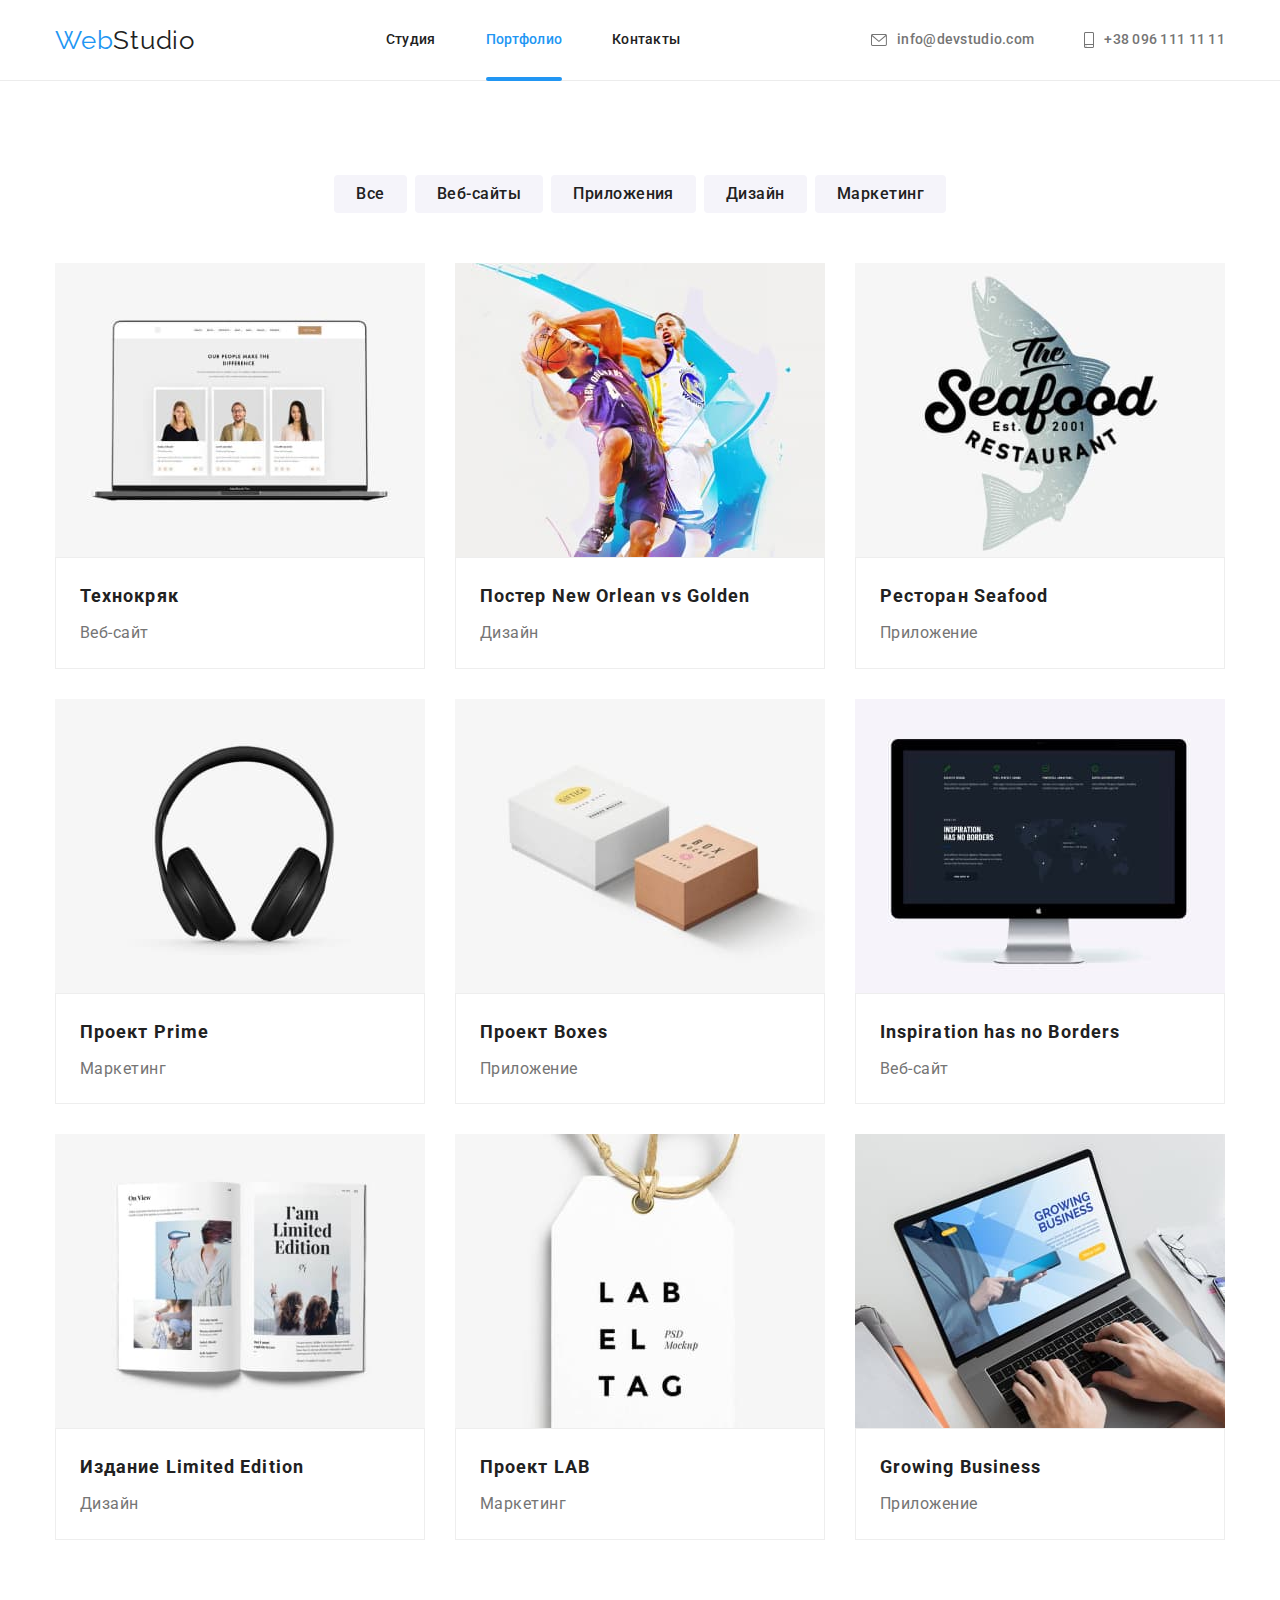
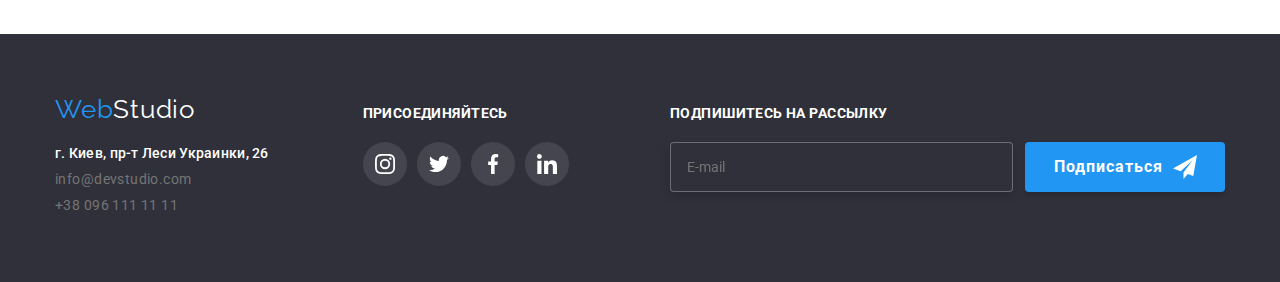
==== commit b45e296c: "adptv" ====
--- a/portfolio.html
+++ b/portfolio.html
@@ -25,30 +25,48 @@
 						<span class="web">Web</span>
 						Studio
 					</a>
-					<ul class="list nav">
-						<li class="link"><a href="./index.html" class="link-page">Студия</a></li>
-						<li class="link"><a href="./portfolio.html" class="link-page current">Портфолио</a></li>
-						<li class="link"><a href="#footer" class="link-page">Контакты</a></li>
-					</ul>
+					<button
+						type="button"
+						class="menu-button is-open"
+						aria-expanded="false"
+						aria-controls="menu-container"
+						data-menu-button
+					>
+						<svg width="40px" height="40px" aria-label="Переключатель меню">
+							<use class="icon-menu" href="./images/icon-2/sprite-form.svg#icon-menu_24px"></use>
+							<use class="icon-cross" href="./images/icon-2/sprite-form.svg#icon-close_24px"></use>
+						</svg>
+					</button>
+
+					<div class="menu-container" id="menu-container" data-menu>
+						<!-- <div class="flex-menu"> -->
+						<ul class="list nav">
+							<li class="link"><a href="./index.html" class="link-page">Студия</a></li>
+							<li class="link"><a href="./portfolio.html" class="link-page current">Портфолио</a></li>
+							<li class="link"><a href="#footer" class="link-page">Контакты</a></li>
+						</ul>
+
+						<ul class="list address up">
+							<li class="link">
+								<a href="mailto:info@devstudio.com" class="link-contacts up">
+									<svg class="icon-address" width="16px" height="12px">
+										<use href="./images/icon/sprite.svg#icon-mail"></use>
+									</svg>
+									info@devstudio.com
+								</a>
+							</li>
+							<li class="link">
+								<a href="tel:380961111111" class="link-contacts up">
+									<svg class="icon-address" width="10px" height="16px">
+										<use href="./images/icon/sprite.svg#icon-smartphone"></use>
+									</svg>
+									+38 096 111 11 11
+								</a>
+							</li>
+						</ul>
+						<!-- </div> -->
+					</div>
 				</nav>
-				<ul class="list address up">
-					<li class="link">
-						<a href="mailto:info@devstudio.com" class="link-contacts up">
-							<svg class="icon-address" width="16px" height="12px">
-								<use href="./images/icon/sprite.svg#icon-mail"></use>
-							</svg>
-							info@devstudio.com
-						</a>
-					</li>
-					<li class="link">
-						<a href="tel:380961111111" class="link-contacts up">
-							<svg class="icon-address" width="10px" height="16px">
-								<use href="./images/icon/sprite.svg#icon-smartphone"></use>
-							</svg>
-							+38 096 111 11 11
-						</a>
-					</li>
-				</ul>
 			</div>
 		</header>
 
@@ -265,5 +283,6 @@
 				<!-- </div> -->
 			</div>
 		</footer>
+		<script src="./menu.js"></script>
 	</body>
 </html>
--- a/css/portfolio.min.css
+++ b/css/portfolio.min.css
@@ -1,2 +1,2 @@
-body{background-color:#ffffff;color:#212121;font-family:Roboto, sans-serif;font-size:14px;font-style:normal;margin-left:auto;margin-right:auto}h1,h2,h3,h4,h5,h6,p{margin-top:0;margin-bottom:0}img{display:block}.list{list-style:none;margin:0;padding:0}@media screen and (max-width: 1199px){.section{padding-top:60px;padding-bottom:60px}}@media screen and (min-width: 1200px){.section{padding-top:94px;padding-bottom:94px}}.container{padding-left:15px;padding-right:15px;margin-left:auto;margin-right:auto}@media screen and (min-width: 1200px){.container{width:1200px}}.heading{font-weight:700;font-size:36px;line-height:1.16;text-align:center;letter-spacing:0.03em;margin-bottom:50px}@media screen and (min-width: 768px){.list.features,.list.heading,.list.team,.list.portfolio,.list.content,.list.clients,.list.address.up{display:flex;flex-wrap:wrap;align-items:center}}@media screen and (min-width: 1200px){.list.features,.list.heading,.list.team,.list.portfolio,.list.content,.list.clients,.list.address.up{flex-wrap:nowrap}}.main{color:#fff;font-weight:900;font-size:44px;line-height:1.36;text-align:center;letter-spacing:0.06em;text-transform:uppercase;margin-bottom:30px}.logo{color:#212121;font-family:Raleway, sans-serif;font-size:26px;line-height:1.19;letter-spacing:0.03em;text-decoration:none;display:inline-flex}.web{color:#2196f3}.logo-footer{margin-bottom:20px}.header-page{border-bottom:1px solid #ececec;top:0;background-color:#fff}.container.header{display:flex;align-items:center;justify-content:space-between}.link-page{font-weight:500;font-size:14px;line-height:1.14;letter-spacing:0.02em;color:#212121;text-decoration:none;display:block;padding-top:32px;padding-bottom:32px;transition:color 250ms cubic-bezier(0.4, 0, 0.2, 1)}.link .link-page.current{display:flex;position:relative}.link .link-page.current::before{content:"";position:absolute;bottom:-1px;width:100%;height:4px;background-color:#2196f3;border-radius:2px}.link-page:hover,.link-page:focus{color:#2196f3}.link-page.current{color:#2196f3}.list.nav{margin-left:93px}.list.nav .link+.link{margin-left:50px}.list.address .link+.link{margin-left:50px}@media screen and (max-width: 1199px){.list.address.up{display:block}}@media screen and (min-width: 768px) and (max-width: 1199px){.list.address.up{flex-wrap:wrap;justify-content:flex-end}}@media screen and (min-width: 768px) and (max-width: 1199px){.list.address.up .link:not(:last-child){margin-bottom:10px}.list.address.up .link:last-child{margin-left:0}}.link-contacts{font-weight:500;line-height:1.14;letter-spacing:0.02em;color:#757575;text-decoration:none;transition:color 250ms cubic-bezier(0.4, 0, 0.2, 1)}.link-contacts:hover,.link-contacts:focus{color:#2196f3}.link-contacts.up{display:inline-flex;align-items:center;padding-top:32px;padding-bottom:32px;fill:#757575}@media screen and (min-width: 768px) and (max-width: 1199px){.link-contacts.up{padding:0}}.link-contacts.up:hover,.link-contacts.up:focus{fill:#2196f3}.icon-address{margin-right:10px;transition:fill 250ms cubic-bezier(0.4, 0, 0.2, 1)}.button{color:#212121;background-color:#f5f4fa;font-weight:500;font-size:16px;line-height:1.6;text-align:center;letter-spacing:0.03em;border:none;border-radius:4px;padding:6px 22px;display:inline-block;min-width:73px;cursor:pointer;transition:background-color 250ms cubic-bezier(0.4, 0, 0.2, 1),color 250ms cubic-bezier(0.4, 0, 0.2, 1),box-shadow 250ms cubic-bezier(0.4, 0, 0.2, 1)}.button:hover,.button:focus{background-color:#2196f3;color:#ffffff;box-shadow:0px 3px 1px rgba(0,0,0,0.1),0px 1px 2px rgba(0,0,0,0.08),0px 2px 2px rgba(0,0,0,0.12)}.list.portfolio{justify-content:center;margin-bottom:50px}@media screen and (max-width: 767px){.list.portfolio{display:flex;flex-wrap:wrap;justify-content:left}}@media screen and (min-width: 768px){.list.portfolio{flex-wrap:nowrap}}@media screen and (max-width: 1199px){.list.portfolio{margin-bottom:30px}}@media screen and (max-width: 767px){.item-portfolio:not(:last-child){margin-right:8px;margin-bottom:8px}}@media screen and (min-width: 768px){.item-portfolio:not(:last-child){margin-right:8px}}.item-content img{width:370px;text-align:center}@media screen and (max-width: 767px){.list.content{display:block}}@media screen and (min-width: 768px){.list.content{display:flex;flex-wrap:wrap}}.item-content{transition:box-shadow 250ms cubic-bezier(0.4, 0, 0.2, 1)}@media screen and (max-width: 767px){.item-content{width:100%}.item-content:not(:last-child){margin-bottom:30px}}@media screen and (min-width: 1200px){.item-content{width:calc((100% - 60px) / 3);margin-bottom:30px;margin-right:30px}.item-content:nth-child(3n){margin-right:0px}.item-content:nth-last-child(-n+3){margin-bottom:0}}@media screen and (min-width: 768px) and (max-width: 1199px){.item-content{width:calc((100% - 30px) / 2);margin-bottom:30px}.item-content:nth-child(2n+1){margin-right:30px}.item-content:nth-last-child(-n+1){margin-bottom:0px}}.text-content{border:1px solid #eeeeee;padding:20px 24px}.company{color:#212121;font-weight:700;font-size:18px;line-height:2;letter-spacing:0.06em;margin-bottom:4px}.categories{color:#757575;font-weight:normal;font-size:16px;line-height:1.87;letter-spacing:0.03em}.link-content{text-decoration:none}.item-content:hover,.item-content:focus{box-shadow:0px 1px 1px rgba(0,0,0,0.12),0px 4px 4px rgba(0,0,0,0.06),1px 4px 6px rgba(0,0,0,0.16)}.position{position:relative;overflow:hidden}.position-container{position:absolute;transform:translateY(100%);transition:transform 250ms cubic-bezier(0.4, 0, 0.2, 1);top:0;left:0;width:100%;height:100%;background-color:rgba(33,150,243,0.9);padding:63px 24px;overflow:auto}.position-text{color:#fff;font-weight:400;font-size:18px;line-height:1.55;letter-spacing:0.03em;font-style:none}.item-content:hover .position-container{transform:translateY(0)}.link-contacts.down{font-weight:400;line-height:1.17;letter-spacing:0.03em}@media screen and (min-width: 768px) and (max-width: 1199px){.list.footer{text-align:center}}.link-down{margin-bottom:9px;font-style:normal}.link-contacts.address{color:#ffffff;transition:color 250ms cubic-bezier(0.4, 0, 0.2, 1)}.link-contacts.address:hover,.link-contacts.address:focus{color:#2196f3}.list.nav,.list.address,.navigation{display:flex;align-items:center}.footer-page{background-color:#2f303a}.logo.down{color:#ffffff}@media screen and (min-width: 768px) and (max-width: 1199px){.logo-footer{text-align:center}}.container.footer{padding-top:60px;padding-bottom:60px;align-items:baseline;display:flex;justify-content:center;margin-left:auto;margin-right:auto}.list.social.footer{justify-content:left;margin-top:0}@media screen and (max-width: 767px){.list.social.footer{justify-content:center}}@media screen and (min-width: 768px) and (max-width: 1199px){.list.social.footer{justify-content:center}}.link-social.footer{fill:#fff;background-color:rgba(255,255,255,0.1);transition:background-color 250ms cubic-bezier(0.4, 0, 0.2, 1)}.link-social.footer:hover{background-color:#2196f3}@media screen and (max-width: 767px){.container.footer{display:block;text-align:center}}@media screen and (min-width: 768px) and (max-width: 1199px){.container.footer{display:flex;flex-wrap:wrap}}@media screen and (min-width: 1200px){.container.footer{display:flex}}@media screen and (min-width: 768px) and (max-width: 1199px){.features-head{text-align:center}}.footer-box h2{color:#fff;margin-bottom:20px}@media screen and (min-width: 768px) and (max-width: 1199px){.footer-box h2{text-align:center}}.footer-box b{color:#fff;display:block;margin-bottom:20px}@media screen and (min-width: 768px) and (max-width: 1199px){.footer-box b{text-align:center}}@media screen and (max-width: 1199px){.footer-form{display:block;text-align:center}}@media screen and (min-width: 1200px){.footer-form{display:flex}}@media screen and (max-width: 1199px){.footer-box:not(:last-child){margin-bottom:60px}}@media screen and (min-width: 768px) and (max-width: 1199px){.footer-box{width:calc(100% / 2 - 30px)}}@media screen and (min-width: 1200px){.footer-box{width:calc((100% - 2 * 30px) / 2)}}.mail-footer{height:50px;width:358px;background-color:#2f303a;border-radius:4px;margin-right:12px;padding-top:12px;padding-bottom:12px;padding-left:16px;border:1px solid rgba(255,255,255,0.3);filter:drop-shadow(0px 4px 4px rgba(0,0,0,0.15));border-radius:4px}@media screen and (max-width: 1199px){.mail-footer{margin-right:0px;margin-bottom:20px}}@media screen and (min-width: 768px) and (max-width: 1199px){.mail-footer{width:100%;margin-left:auto;margin-right:auto}}.button-footer{position:relative;cursor:pointer;color:#ffffff;background-color:#2196f3;font-weight:700;font-size:16px;line-height:1.85;letter-spacing:0.06em;box-shadow:0px 4px 4px rgba(0,0,0,0.15);border-radius:4px;border:none;text-decoration:none;width:200px;padding-top:10px;padding-bottom:10px;padding-left:29px;padding-right:62px}@media screen and (max-width: 767px){.button-footer{display:block;margin-left:auto;margin-right:auto}}.icon-footer{position:absolute;margin-left:10px;top:50%;right:28px;transform:translateY(-50%);fill:#fff}.mail-footer:hover,.mail-footer:focus{outline-color:none;border-color:#2196f3}.features-head{font-weight:bold;font-size:14px;line-height:1.14;letter-spacing:0.03em;text-transform:uppercase;margin-bottom:10px}@media screen and (max-width: 767px){.features-head{text-align:center}}@media screen and (min-width: 768px){.features-head{text-align:left}}.features-text{font-weight:400;font-size:14px;line-height:1.74;letter-spacing:0.03em;color:#757575;text-transform:none;margin-top:0;margin-bottom:0}@media screen and (min-width: 768px) and (max-width: 1199px){.list.features{align-items:flex-start}}@media screen and (max-width: 1199px){.list.features{justify-content:center}}@media screen and (max-width: 767px){.item-features:not(:last-child){margin-bottom:30px}}@media screen and (min-width: 768px) and (max-width: 1199px){.item-features{width:calc(100% / 2 - 30px)}.item-features:nth-last-child(2n){margin-right:30px}.item-features:nth-child(-n+2){margin-bottom:30px}}@media screen and (min-width: 1200px){.item-features{width:calc(100% / 3 - 30px)}.item-features:not(:last-child){margin-right:30px}}@media screen and (min-width: 1200px){.section.features{padding-bottom:0px}}.item-features::before{content:"";height:120px;display:block;margin-bottom:30px;background-color:#f5f4fa;background-repeat:no-repeat;background-position:center;background-image:url(../images/icon/Vector.svg)}.item-features:nth-child(2)::before{background-image:url(../images/icon/clock.svg)}.item-features:nth-child(3)::before{background-image:url(../images/icon/Vector3.svg)}.item-features:nth-child(4)::before{background-image:url(../images/icon/astronaut.svg)}.list.social{display:flex;justify-content:center;margin-top:16px}.list.social li{width:44px;height:44px}.list.social li+li{margin-left:10px}.link-social{display:flex;width:44px;height:44px;border-radius:50%;justify-content:center;align-items:center;fill:#afb1b8;transition:background-color 250ms cubic-bezier(0.4, 0, 0.2, 1),fill 250ms cubic-bezier(0.4, 0, 0.2, 1)}.link-social:hover,.link-social:focus{background-color:#2196f3;fill:#fff}.button-hero{cursor:pointer;color:#ffffff;background-color:#2196f3;font-weight:700;font-size:16px;line-height:1.85;letter-spacing:0.06em;box-shadow:0px 4px 4px rgba(0,0,0,0.15);border-radius:4px;border:none;text-decoration:none;padding:11px 34px;display:inline-block;min-width:200px}
+body{background-color:#ffffff;color:#212121;font-family:Roboto, sans-serif;font-size:14px;font-style:normal;margin-left:auto;margin-right:auto}body.modal-open{overflow:hidden}h1,h2,h3,h4,h5,h6,p{margin-top:0;margin-bottom:0}img{display:block}.list{list-style:none;margin:0;padding:0}@media screen and (max-width: 1199px){.section{padding-top:60px;padding-bottom:60px}}@media screen and (min-width: 1200px){.section{padding-top:94px;padding-bottom:94px}}.container{padding-left:15px;padding-right:15px;margin-left:auto;margin-right:auto}@media screen and (min-width: 1200px){.container{width:1200px}}.heading{font-weight:700;font-size:36px;line-height:1.16;text-align:center;letter-spacing:0.03em;margin-bottom:50px}@media screen and (min-width: 768px){.list.features,.list.heading,.list.team,.list.portfolio,.list.content,.list.clients,.list.address.up{display:flex;flex-wrap:wrap;align-items:center}}@media screen and (min-width: 1200px){.list.features,.list.heading,.list.team,.list.portfolio,.list.content,.list.clients,.list.address.up{flex-wrap:nowrap}}.main{color:#fff;font-weight:900;font-size:44px;line-height:1.36;text-align:center;letter-spacing:0.06em;text-transform:uppercase;margin-bottom:30px}.logo{color:#212121;font-family:Raleway, sans-serif;font-size:26px;line-height:1.19;letter-spacing:0.03em;text-decoration:none;display:inline-flex}@media screen and (max-width: 767px){.logo{padding-top:16px;padding-bottom:16px}}.web{color:#2196f3}.logo-footer{margin-bottom:20px}.menu-button{display:none}@media screen and (max-width: 767px){.menu-button{display:inline-flex;position:absolute;right:15px;border:none;background-color:transparent;margin:0;padding:0}}.menu-button .icon-menu{display:none}.menu-button.is-open .icon-menu{display:block}.menu-button.is-open .icon-cross{display:none}.navigation{display:flex;justify-content:inherit}.menu-container{display:none;position:absolute;top:100%;left:0;width:100%;border-top:1px solid #ececec;box-shadow:0px 4px 8px rgba(0,0,0,0.04),0px 2px 4px rgba(0,0,0,0.08),0px 1px 3px rgba(0,0,0,0.16);background-color:#ffffff;padding-top:60px;padding-bottom:60px;text-align:center;z-index:10}.menu-container.is-open{display:block;text-align:center}@media screen and (max-width: 767px){.menu-container{display:none}}@media screen and (min-width: 768px){.menu-container{display:contents}}.header-page{position:relative;border-bottom:1px solid #ececec;top:0;background-color:#fff}.container.header{align-items:center;justify-content:space-between}.link-page{font-weight:500;font-size:14px;line-height:1.14;letter-spacing:0.02em;color:#212121;text-decoration:none;display:block;transition:color 250ms cubic-bezier(0.4, 0, 0.2, 1)}@media screen and (min-width: 768px){.link-page{padding-top:32px;padding-bottom:32px}}.list.nav .link{position:relative}@media screen and (min-width: 768px){.list.nav .link{display:flex}}.link .link-page.current::before{content:"";position:absolute;bottom:-1px;width:100%;height:4px;background-color:#2196f3;border-radius:2px}.link-page:hover,.link-page:focus{color:#2196f3}.link-page.current{color:#2196f3}.list.nav .link+.link{margin-left:50px}.list.address .link+.link{margin-left:50px}@media screen and (max-width: 767px){.menu-container .list.nav{display:inline-block;text-align:center}}@media screen and (max-width: 767px){.menu-container .list.nav .link{margin:0}.menu-container .list.nav .link:not(:last-child){margin-bottom:40px}.menu-container .list.nav .link:last-child{margin-bottom:60px}}@media screen and (max-width: 767px){.menu-container .list.nav .link .link-page{padding-bottom:8px;font-size:18px;margin:0}}@media screen and (max-width: 767px){.menu-container .list.address.up{display:block;text-align:center}}@media screen and (max-width: 1199px){.list.address.up{display:block}}@media screen and (min-width: 768px) and (max-width: 1199px){.list.address.up{flex-wrap:wrap;justify-content:flex-end}}@media screen and (min-width: 768px) and (max-width: 1199px){.list.address.up .link:not(:last-child){margin-bottom:10px}.list.address.up .link:last-child{margin-left:0}}@media screen and (max-width: 767px){.list.address.up .link{font-size:18px}.list.address.up .link:not(:last-child){margin-bottom:16px}.list.address.up .link:last-child{margin-left:0}}.link-contacts{font-weight:500;line-height:1.14;letter-spacing:0.02em;color:#757575;text-decoration:none;transition:color 250ms cubic-bezier(0.4, 0, 0.2, 1)}.link-contacts:hover,.link-contacts:focus{color:#2196f3}.link-contacts.up{display:inline-flex;align-items:center;padding-top:32px;padding-bottom:32px;fill:#757575}@media screen and (max-width: 767px){.link-contacts.up{padding:0}}@media screen and (min-width: 768px) and (max-width: 1199px){.link-contacts.up{padding:0}}.link-contacts.up:hover,.link-contacts.up:focus{fill:#2196f3}.icon-address{margin-right:10px;transition:fill 250ms cubic-bezier(0.4, 0, 0.2, 1)}.button{color:#212121;background-color:#f5f4fa;font-weight:500;font-size:16px;line-height:1.6;text-align:center;letter-spacing:0.03em;border:none;border-radius:4px;padding:6px 22px;display:inline-block;min-width:73px;cursor:pointer;transition:background-color 250ms cubic-bezier(0.4, 0, 0.2, 1),color 250ms cubic-bezier(0.4, 0, 0.2, 1),box-shadow 250ms cubic-bezier(0.4, 0, 0.2, 1)}.button:hover,.button:focus{background-color:#2196f3;color:#ffffff;box-shadow:0px 3px 1px rgba(0,0,0,0.1),0px 1px 2px rgba(0,0,0,0.08),0px 2px 2px rgba(0,0,0,0.12)}.list.portfolio{justify-content:center;margin-bottom:50px}@media screen and (max-width: 767px){.list.portfolio{display:flex;flex-wrap:wrap;justify-content:left}}@media screen and (min-width: 768px){.list.portfolio{flex-wrap:nowrap}}@media screen and (max-width: 1199px){.list.portfolio{margin-bottom:30px}}@media screen and (max-width: 767px){.item-portfolio:not(:last-child){margin-right:8px;margin-bottom:8px}}@media screen and (min-width: 768px){.item-portfolio:not(:last-child){margin-right:8px}}.item-content img{width:370px;text-align:center}@media screen and (max-width: 767px){.list.content{display:block}}@media screen and (min-width: 768px){.list.content{display:flex;flex-wrap:wrap}}.item-content{transition:box-shadow 250ms cubic-bezier(0.4, 0, 0.2, 1)}@media screen and (max-width: 767px){.item-content{width:100%}.item-content:not(:last-child){margin-bottom:30px}}@media screen and (min-width: 1200px){.item-content{width:calc((100% - 60px) / 3);margin-bottom:30px;margin-right:30px}.item-content:nth-child(3n){margin-right:0px}.item-content:nth-last-child(-n+3){margin-bottom:0}}@media screen and (min-width: 768px) and (max-width: 1199px){.item-content{width:calc((100% - 30px) / 2);margin-bottom:30px}.item-content:nth-child(2n+1){margin-right:30px}.item-content:nth-last-child(-n+1){margin-bottom:0px}}.text-content{border:1px solid #eeeeee;padding:20px 24px}.company{color:#212121;font-weight:700;font-size:18px;line-height:2;letter-spacing:0.06em;margin-bottom:4px}.categories{color:#757575;font-weight:normal;font-size:16px;line-height:1.87;letter-spacing:0.03em}.link-content{text-decoration:none}.item-content:hover,.item-content:focus{box-shadow:0px 1px 1px rgba(0,0,0,0.12),0px 4px 4px rgba(0,0,0,0.06),1px 4px 6px rgba(0,0,0,0.16)}.position{position:relative;overflow:hidden}.position-container{position:absolute;transform:translateY(100%);transition:transform 250ms cubic-bezier(0.4, 0, 0.2, 1);top:0;left:0;width:100%;height:100%;background-color:rgba(33,150,243,0.9);padding:63px 24px;overflow:auto}.position-text{color:#fff;font-weight:400;font-size:18px;line-height:1.55;letter-spacing:0.03em;font-style:none}.item-content:hover .position-container{transform:translateY(0)}.link-contacts.down{font-weight:400;line-height:1.17;letter-spacing:0.03em}@media screen and (min-width: 768px) and (max-width: 1199px){.list.footer{text-align:center}}.link-down{margin-bottom:9px;font-style:normal}.link-contacts.address{color:#ffffff;transition:color 250ms cubic-bezier(0.4, 0, 0.2, 1)}.link-contacts.address:hover,.link-contacts.address:focus{color:#2196f3}.list.nav,.list.address,.navigation{display:flex;align-items:center}.footer-page{background-color:#2f303a}.logo.down{color:#ffffff}@media screen and (min-width: 768px) and (max-width: 1199px){.logo-footer{text-align:center}}.container.footer{padding-top:60px;padding-bottom:60px;align-items:baseline;display:flex;justify-content:center;margin-left:auto;margin-right:auto}.list.social.footer{justify-content:left;margin-top:0}@media screen and (max-width: 767px){.list.social.footer{justify-content:center}}@media screen and (min-width: 768px) and (max-width: 1199px){.list.social.footer{justify-content:center}}.link-social.footer{fill:#fff;background-color:rgba(255,255,255,0.1);transition:background-color 250ms cubic-bezier(0.4, 0, 0.2, 1)}.link-social.footer:hover{background-color:#2196f3}@media screen and (max-width: 767px){.container.footer{display:block;text-align:center}}@media screen and (min-width: 768px) and (max-width: 1199px){.container.footer{display:flex;flex-wrap:wrap}}@media screen and (min-width: 1200px){.container.footer{display:flex}}@media screen and (min-width: 768px) and (max-width: 1199px){.features-head{text-align:center}}.footer-box h2{color:#fff;margin-bottom:20px}@media screen and (min-width: 768px) and (max-width: 1199px){.footer-box h2{text-align:center}}.footer-box b{color:#fff;display:block;margin-bottom:20px}@media screen and (min-width: 768px) and (max-width: 1199px){.footer-box b{text-align:center}}@media screen and (max-width: 1199px){.footer-form{display:block;text-align:center}}@media screen and (min-width: 1200px){.footer-form{display:flex}}@media screen and (max-width: 1199px){.footer-box:not(:last-child){margin-bottom:60px}}@media screen and (min-width: 768px) and (max-width: 1199px){.footer-box{width:calc(100% / 2 - 30px)}}@media screen and (min-width: 1200px){.footer-box{width:calc((100% - 2 * 30px) / 2)}}.mail-footer{height:50px;width:358px;background-color:#2f303a;border-radius:4px;margin-right:12px;padding-top:12px;padding-bottom:12px;padding-left:16px;border:1px solid rgba(255,255,255,0.3);filter:drop-shadow(0px 4px 4px rgba(0,0,0,0.15));border-radius:4px}@media screen and (max-width: 1199px){.mail-footer{margin-right:0px;margin-bottom:20px}}@media screen and (min-width: 768px) and (max-width: 1199px){.mail-footer{width:100%;margin-left:auto;margin-right:auto}}.button-footer{position:relative;cursor:pointer;color:#ffffff;background-color:#2196f3;font-weight:700;font-size:16px;line-height:1.85;letter-spacing:0.06em;box-shadow:0px 4px 4px rgba(0,0,0,0.15);border-radius:4px;border:none;text-decoration:none;width:200px;padding-top:10px;padding-bottom:10px;padding-left:29px;padding-right:62px}@media screen and (max-width: 767px){.button-footer{display:block;margin-left:auto;margin-right:auto}}.icon-footer{position:absolute;margin-left:10px;top:50%;right:28px;transform:translateY(-50%);fill:#fff}.mail-footer:hover,.mail-footer:focus{outline-color:none;border-color:#2196f3}.features-head{font-weight:bold;font-size:14px;line-height:1.14;letter-spacing:0.03em;text-transform:uppercase;margin-bottom:10px}@media screen and (max-width: 767px){.features-head{text-align:center}}@media screen and (min-width: 768px){.features-head{text-align:left}}.features-text{font-weight:400;font-size:14px;line-height:1.74;letter-spacing:0.03em;color:#757575;text-transform:none;margin-top:0;margin-bottom:0}@media screen and (min-width: 768px) and (max-width: 1199px){.list.features{align-items:flex-start}}@media screen and (max-width: 1199px){.list.features{justify-content:center}}@media screen and (max-width: 767px){.item-features:not(:last-child){margin-bottom:30px}}@media screen and (min-width: 768px) and (max-width: 1199px){.item-features{width:calc(100% / 2 - 30px)}.item-features:nth-last-child(2n){margin-right:30px}.item-features:nth-child(-n+2){margin-bottom:30px}}@media screen and (min-width: 1200px){.item-features{width:calc(100% / 3 - 30px)}.item-features:not(:last-child){margin-right:30px}}@media screen and (min-width: 1200px){.section.features{padding-bottom:0px}}.item-features::before{content:"";height:120px;display:block;margin-bottom:30px;background-color:#f5f4fa;background-repeat:no-repeat;background-position:center;background-image:url(../images/icon/Vector.svg)}.item-features:nth-child(2)::before{background-image:url(../images/icon/clock.svg)}.item-features:nth-child(3)::before{background-image:url(../images/icon/Vector3.svg)}.item-features:nth-child(4)::before{background-image:url(../images/icon/astronaut.svg)}.list.social{display:flex;justify-content:center;margin-top:16px}.list.social li{width:44px;height:44px}.list.social li+li{margin-left:10px}.link-social{display:flex;width:44px;height:44px;border-radius:50%;justify-content:center;align-items:center;fill:#afb1b8;transition:background-color 250ms cubic-bezier(0.4, 0, 0.2, 1),fill 250ms cubic-bezier(0.4, 0, 0.2, 1)}.link-social:hover,.link-social:focus{background-color:#2196f3;fill:#fff}.button-hero{cursor:pointer;color:#ffffff;background-color:#2196f3;font-weight:700;font-size:16px;line-height:1.85;letter-spacing:0.06em;box-shadow:0px 4px 4px rgba(0,0,0,0.15);border-radius:4px;border:none;text-decoration:none;padding:11px 34px;display:inline-block;min-width:200px}
 /*# sourceMappingURL=portfolio.min.css.map */